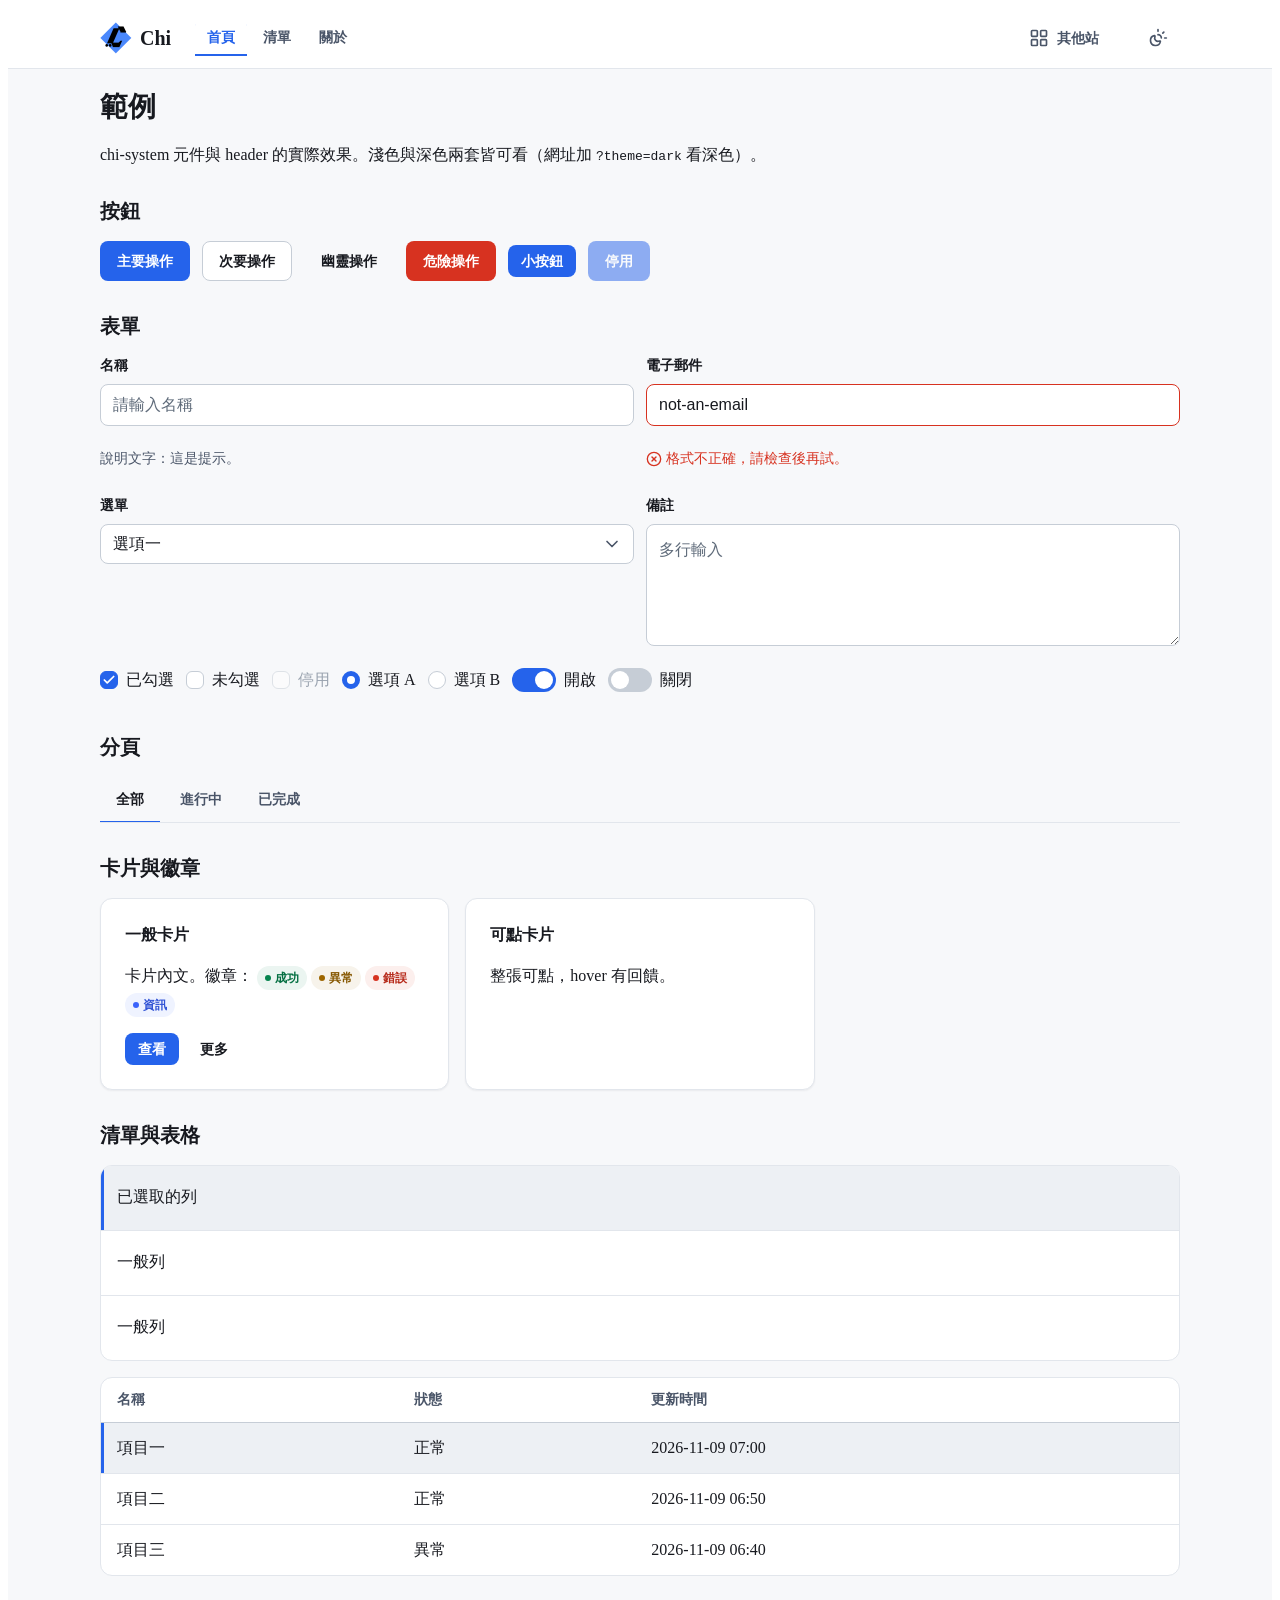
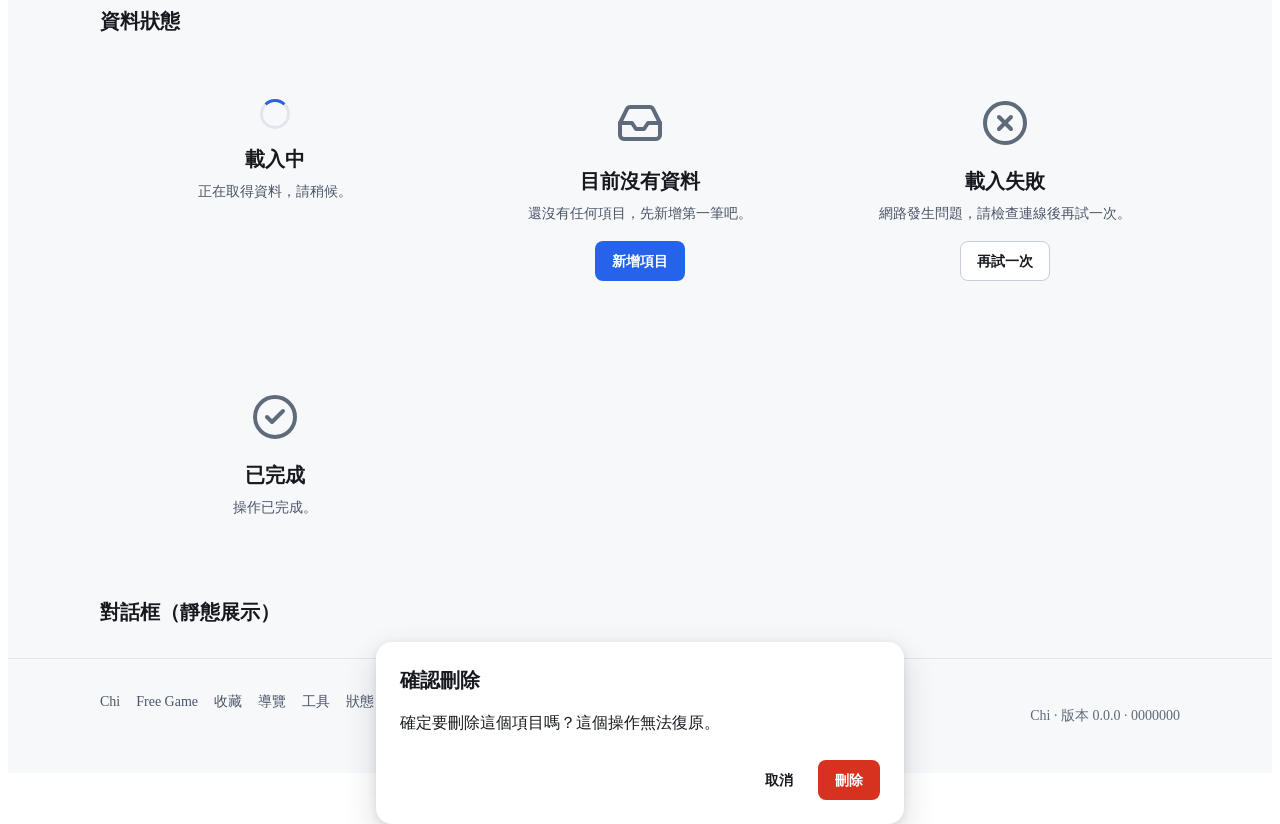
==== example.html @ e56bbf48 "Add components.css, navigation.css, header.html and example.html; bump SYSTEM.md to v1.17, DESIGN.md" ====
<!doctype html>
<!-- chi-system example.html — 元件與 header 範例頁（第 15 節第 6 步）
  展示 tokens.css、components.css、navigation.css、theme.js、icons.svg 與 logo 的實際效果。
  用 ?theme=dark / ?theme=light 可直接看深色／淺色（例如 example.html?theme=dark）。
  本頁是第 8 步預覽頁的前身：預覽頁完成後，本頁可併入預覽頁或保留為快速範例。
  檔案皆以相對路徑引用 repo 內的共用件，檢視時請用 GitHub Pages 或本機伺服器開啟，
  直接以 file:// 開啟時部分引用（例如 icons.svg 的 <use>）可能因瀏覽器限制無法顯示。
-->
<html lang="zh-Hant" data-chi-theme="light" data-chi-theme-mode="system">
<head>
  <meta charset="utf-8">
  <meta name="viewport" content="width=device-width, initial-scale=1">
  <meta name="color-scheme" content="light dark">
  <title>範例 — chi-system</title>
  <script>
    try {
      var q = new URLSearchParams(location.search).get('theme');
      if (q === 'dark' || q === 'light') localStorage.setItem('chi-theme-mode', q);
    } catch (e) {}
  </script>
  <script src="./theme.js"></script>
  <link rel="stylesheet" href="./tokens.css">
  <link rel="stylesheet" href="./components.css">
  <link rel="stylesheet" href="./navigation.css">
  <style>
    .demo-section { margin: 32px 0; }
    .demo-section > h2 { font-size: 20px; margin: 0 0 16px; }
    .demo-row { display: flex; flex-wrap: wrap; gap: 12px; align-items: center; margin: 12px 0; }
    .demo-grid { display: grid; grid-template-columns: repeat(auto-fill, minmax(280px, 1fr)); gap: 16px; }
  </style>
</head>
<body>
  <div class="chi-page">
    <header class="chi-header">
      <div class="chi-header__inner">
        <a class="chi-header__brand" href="/">
          <img class="chi-header__logo chi-header__logo--light" src="./logo/chi-b.png" alt="Chi" width="32" height="32">
          <img class="chi-header__logo chi-header__logo--dark" src="./logo/chi-w.png" alt="Chi" width="32" height="32">
          <span>Chi</span>
        </a>
        <nav class="chi-header__nav" aria-label="本站導覽">
          <a class="chi-nav-link" href="/" aria-current="page">首頁</a>
          <a class="chi-nav-link" href="/list">清單</a>
          <a class="chi-nav-link" href="/about">關於</a>
        </nav>
        <details class="chi-header__sites">
          <summary class="chi-sites__button" aria-label="其他 Chi 網站">
            <svg class="chi-icon" aria-hidden="true"><use href="./icons.svg#layout-grid"></use></svg>
            <span>其他站</span>
          </summary>
          <div class="chi-sites__panel">
            <a class="chi-sites__item" href="https://chi.qzz.io" aria-current="page">
              <svg class="chi-icon" aria-hidden="true"><use href="./icons.svg#house"></use></svg>
              <span><span class="chi-sites__name">Chi</span><br><span class="chi-sites__desc">個人站</span></span>
            </a>
            <a class="chi-sites__item" href="https://fg.chi.qzz.io">
              <svg class="chi-icon" aria-hidden="true"><use href="./icons.svg#gamepad-2"></use></svg>
              <span><span class="chi-sites__name">Free Game</span><br><span class="chi-sites__desc">免費遊戲資訊</span></span>
            </a>
            <a class="chi-sites__item" href="https://merch.chi.qzz.io">
              <svg class="chi-icon" aria-hidden="true"><use href="./icons.svg#shopping-bag"></use></svg>
              <span><span class="chi-sites__name">收藏</span><br><span class="chi-sites__desc">模型與收藏紀錄</span></span>
            </a>
            <a class="chi-sites__item" href="https://nav.chi.qzz.io">
              <svg class="chi-icon" aria-hidden="true"><use href="./icons.svg#compass"></use></svg>
              <span><span class="chi-sites__name">導覽</span><br><span class="chi-sites__desc">常用連結導覽</span></span>
            </a>
            <a class="chi-sites__item" href="https://h.chi.qzz.io">
              <svg class="chi-icon" aria-hidden="true"><use href="./icons.svg#wrench"></use></svg>
              <span><span class="chi-sites__name">工具</span><br><span class="chi-sites__desc">實用小工具</span></span>
            </a>
            <a class="chi-sites__item" href="https://status.chi.qzz.io">
              <svg class="chi-icon" aria-hidden="true"><use href="./icons.svg#activity"></use></svg>
              <span><span class="chi-sites__name">狀態</span><br><span class="chi-sites__desc">服務狀態監控</span></span>
            </a>
          </div>
        </details>
        <button class="chi-header__theme" type="button" data-chi-theme-toggle aria-label="目前色彩模式：跟隨系統，點擊切換">
          <svg class="chi-icon" aria-hidden="true"><use href="./icons.svg#sun-moon"></use></svg>
        </button>
      </div>
    </header>

    <main class="chi-main">
      <div class="chi-container">
        <h1 style="font-size:28px">範例</h1>
        <p>chi-system 元件與 header 的實際效果。淺色與深色兩套皆可看（網址加 <code>?theme=dark</code> 看深色）。</p>

        <section class="demo-section">
          <h2>按鈕</h2>
          <div class="demo-row">
            <button class="chi-btn chi-btn--primary" type="button">主要操作</button>
            <button class="chi-btn chi-btn--secondary" type="button">次要操作</button>
            <button class="chi-btn chi-btn--ghost" type="button">幽靈操作</button>
            <button class="chi-btn chi-btn--danger" type="button">危險操作</button>
            <button class="chi-btn chi-btn--primary chi-btn--sm" type="button">小按鈕</button>
            <button class="chi-btn chi-btn--primary" type="button" disabled>停用</button>
          </div>
        </section>

        <section class="demo-section">
          <h2>表單</h2>
          <div class="demo-row" style="align-items:flex-start">
            <div class="chi-field" style="flex:1;min-width:220px">
              <label class="chi-field__label" for="f-name">名稱</label>
              <input class="chi-input" id="f-name" type="text" placeholder="請輸入名稱">
              <p class="chi-field__hint">說明文字：這是提示。</p>
            </div>
            <div class="chi-field chi-field--error" style="flex:1;min-width:220px">
              <label class="chi-field__label" for="f-mail">電子郵件</label>
              <input class="chi-input" id="f-mail" type="email" value="not-an-email">
              <p class="chi-field__error"><svg class="chi-icon chi-icon--sm" aria-hidden="true"><use href="./icons.svg#circle-x"></use></svg>格式不正確，請檢查後再試。</p>
            </div>
          </div>
          <div class="demo-row" style="align-items:flex-start">
            <div class="chi-field" style="flex:1;min-width:220px">
              <label class="chi-field__label" for="f-sel">選單</label>
              <div class="chi-select-wrap">
                <select class="chi-select" id="f-sel">
                  <option>選項一</option>
                  <option>選項二</option>
                  <option>選項三</option>
                </select>
                <svg class="chi-icon" aria-hidden="true"><use href="./icons.svg#chevron-down"></use></svg>
              </div>
            </div>
            <div class="chi-field" style="flex:1;min-width:220px">
              <label class="chi-field__label" for="f-note">備註</label>
              <textarea class="chi-textarea" id="f-note" placeholder="多行輸入"></textarea>
            </div>
          </div>
          <div class="demo-row">
            <label class="chi-check"><input class="chi-check__input" type="checkbox" checked>已勾選</label>
            <label class="chi-check"><input class="chi-check__input" type="checkbox">未勾選</label>
            <label class="chi-check"><input class="chi-check__input" type="checkbox" disabled>停用</label>
            <label class="chi-radio"><input class="chi-radio__input" type="radio" name="r" checked>選項 A</label>
            <label class="chi-radio"><input class="chi-radio__input" type="radio" name="r">選項 B</label>
            <label class="chi-switch"><input class="chi-switch__input" type="checkbox" checked>開啟</label>
            <label class="chi-switch"><input class="chi-switch__input" type="checkbox">關閉</label>
          </div>
        </section>

        <section class="demo-section">
          <h2>分頁</h2>
          <div class="chi-tabs" role="tablist">
            <button class="chi-tab" role="tab" aria-selected="true" type="button">全部</button>
            <button class="chi-tab" role="tab" aria-selected="false" type="button">進行中</button>
            <button class="chi-tab" role="tab" aria-selected="false" type="button">已完成</button>
          </div>
        </section>

        <section class="demo-section">
          <h2>卡片與徽章</h2>
          <div class="demo-grid">
            <article class="chi-card">
              <h3 class="chi-card__title">一般卡片</h3>
              <p class="chi-card__body">卡片內文。徽章：
                <span class="chi-badge chi-badge--success"><span class="chi-badge__dot"></span>成功</span>
                <span class="chi-badge chi-badge--warning"><span class="chi-badge__dot"></span>異常</span>
                <span class="chi-badge chi-badge--danger"><span class="chi-badge__dot"></span>錯誤</span>
                <span class="chi-badge chi-badge--info"><span class="chi-badge__dot"></span>資訊</span>
              </p>
              <div class="chi-card__actions">
                <button class="chi-btn chi-btn--primary chi-btn--sm" type="button">查看</button>
                <button class="chi-btn chi-btn--ghost chi-btn--sm" type="button">更多</button>
              </div>
            </article>
            <a class="chi-card chi-card--clickable" href="#">
              <h3 class="chi-card__title">可點卡片</h3>
              <p class="chi-card__body">整張可點，hover 有回饋。</p>
            </a>
          </div>
        </section>

        <section class="demo-section">
          <h2>清單與表格</h2>
          <ul class="chi-list">
            <li class="chi-list__item" aria-selected="true">已選取的列</li>
            <li class="chi-list__item">一般列</li>
            <li class="chi-list__item">一般列</li>
          </ul>
          <div class="chi-table-wrap" style="margin-top:16px">
            <table class="chi-table">
              <thead><tr><th>名稱</th><th>狀態</th><th>更新時間</th></tr></thead>
              <tbody>
                <tr aria-selected="true"><td>項目一</td><td>正常</td><td>2026-11-09 07:00</td></tr>
                <tr><td>項目二</td><td>正常</td><td>2026-11-09 06:50</td></tr>
                <tr><td>項目三</td><td>異常</td><td>2026-11-09 06:40</td></tr>
              </tbody>
            </table>
          </div>
        </section>

        <section class="demo-section">
          <h2>資料狀態</h2>
          <div class="demo-grid">
            <div class="chi-state">
              <div class="chi-spinner" role="status" aria-label="載入中" style="margin:0 auto 16px"></div>
              <h3 class="chi-state__title">載入中</h3>
              <p class="chi-state__desc">正在取得資料，請稍候。</p>
            </div>
            <div class="chi-state">
              <svg class="chi-state__icon" aria-hidden="true"><use href="./icons.svg#inbox"></use></svg>
              <h3 class="chi-state__title">目前沒有資料</h3>
              <p class="chi-state__desc">還沒有任何項目，先新增第一筆吧。</p>
              <div class="chi-state__action"><button class="chi-btn chi-btn--primary" type="button">新增項目</button></div>
            </div>
            <div class="chi-state">
              <svg class="chi-state__icon" aria-hidden="true"><use href="./icons.svg#circle-x"></use></svg>
              <h3 class="chi-state__title">載入失敗</h3>
              <p class="chi-state__desc">網路發生問題，請檢查連線後再試一次。</p>
              <div class="chi-state__action"><button class="chi-btn chi-btn--secondary" type="button">再試一次</button></div>
            </div>
            <div class="chi-state">
              <svg class="chi-state__icon" aria-hidden="true"><use href="./icons.svg#circle-check"></use></svg>
              <h3 class="chi-state__title">已完成</h3>
              <p class="chi-state__desc">操作已完成。</p>
            </div>
          </div>
        </section>

        <section class="demo-section">
          <h2>對話框（靜態展示）</h2>
          <dialog class="chi-dialog" open>
            <h3 class="chi-dialog__title">確認刪除</h3>
            <p class="chi-dialog__body">確定要刪除這個項目嗎？這個操作無法復原。</p>
            <div class="chi-dialog__actions">
              <button class="chi-btn chi-btn--ghost" type="button">取消</button>
              <button class="chi-btn chi-btn--danger" type="button">刪除</button>
            </div>
          </dialog>
        </section>
      </div>
    </main>

    <footer class="chi-footer">
      <div class="chi-footer__inner">
        <ul class="chi-footer__sites">
          <li><a href="https://chi.qzz.io">Chi</a></li>
          <li><a href="https://fg.chi.qzz.io">Free Game</a></li>
          <li><a href="https://merch.chi.qzz.io">收藏</a></li>
          <li><a href="https://nav.chi.qzz.io">導覽</a></li>
          <li><a href="https://h.chi.qzz.io">工具</a></li>
          <li><a href="https://status.chi.qzz.io">狀態</a></li>
        </ul>
        <p class="chi-footer__meta">Chi · 版本 0.0.0 · 0000000</p>
      </div>
    </footer>
  </div>
</body>
</html>
---- tokens.css ----
/* chi-system tokens.css — 視覺 token 唯一來源（SYSTEM.md 第 4 節、第 15 節第 5 步）
 *
 * 兩套完整配對：:root 為淺色預設，[data-chi-theme="dark"] 覆寫深色。
 * 實際生效主題由 theme.js 寫在 <html data-chi-theme="light|dark">（第 5 節）；
 * 本檔依該屬性切換，不讀 localStorage、不判斷 prefers-color-scheme。
 * 各站不得寫死本檔已涵蓋的數值，一律引用變數；需要新數值時先在 chi-system
 * 新增語意名稱、發新版，各站再升級（第 4 節）。
 * 斷點不是 CSS 變數，不在本檔定義（見 breakpoints.json，第 4 節）。
 *
 * 色溫：中性偏冷（灰階同取 220 色相、低飽和），淺深兩套共用同一色溫家族。
 * 品牌藍 #4A88FC 保留給 logo 與站識別色；accent 另取同色相、對比過 AA 的值，
 * 因為 #4A88FC 作連結文字對淺色底只有 3.18:1、白字按鈕只有 3.38:1，皆未達 AA。
 * 對比驗收（WCAG 2.2 AA，一般文字 4.5:1、focus 3:1）見檔尾附表；驗算腳本與
 * 完整結果記錄於本檔對應的變更說明，不另存數值副本。
 */

/* ---------- 淺色（預設） ---------- */
:root {
  color-scheme: light;

  /* 表面：canvas 非純白（DESIGN.md 7.2） */
  --chi-color-canvas: #f7f8fa;
  --chi-color-surface: #ffffff;
  --chi-color-surface-raised: #ffffff;
  --chi-color-surface-sunken: #edf0f4;

  /* 文字：四級皆須過 AA（muted 亦然，DESIGN.md 7.3） */
  --chi-color-text-primary: #17191f;
  --chi-color-text-secondary: #4a5568;
  --chi-color-text-muted: #5f6b7a;
  --chi-color-text-disabled: #9aa3af;

  /* 邊框：細邊框原則 */
  --chi-color-border-subtle: #e2e6ec;
  --chi-color-border-strong: #c6cdd6;

  /* 品牌主色：連結文字與主要操作皆用此值（白字按鈕 5.17:1、連結文字 4.86:1） */
  --chi-color-accent: #2563eb;
  --chi-color-accent-hover: #1d4ed8;
  --chi-color-accent-active: #1e40af;
  --chi-color-on-accent: #ffffff;

  /* focus-ring 預設沿用 accent（DESIGN.md 7.2）；對 canvas 4.86:1、對 surface 5.17:1，
     (A) 相鄰對比與 (B) 狀態變化對比皆過 3:1。外框須以 outline-offset 2px 落在元件外，
     使相鄰色為背景而非元件本身（見 --chi-focus-offset）。 */
  --chi-color-focus-ring: var(--chi-color-accent);

  /* 語意色：DESIGN.md 7.2 定案值（Adobe Spectrum 900 階）。-bg 為徽章淡背景，
     -strong 為淡背景上的文字色：驗算發現 900 文字色配淡背景在淺色只有約 4.0:1，
     未達 AA，故徽章文字用同色相加深 15% 的 -strong（對淡背景約 5.6:1），
     一般背景上的狀態文字仍用 900 本色。 */
  --chi-color-success: #05834e;
  --chi-color-success-bg: #ebf5f1;
  --chi-color-success-strong: #046f42;
  --chi-color-warning: #9e6600;
  --chi-color-warning-bg: #f7f3eb;
  --chi-color-warning-strong: #865700;
  --chi-color-danger: #d73220;
  --chi-color-danger-bg: #fcefed;
  --chi-color-danger-strong: #b72a1b;
  --chi-color-info: #3b63fb;
  --chi-color-info-bg: #eff3ff;
  --chi-color-info-strong: #3254d5;

  /* 字型：系統內建堆疊，不載入遠端字型（第 7 節） */
  --chi-font-sans: -apple-system, blinkmacsystemfont, "Segoe UI", "Noto Sans TC",
    "PingFang TC", "Microsoft JhengHei", "Helvetica Neue", Arial, sans-serif;
  --chi-font-mono: ui-monospace, "SF Mono", "Cascadia Code", "JetBrains Mono",
    Menlo, Consolas, "Noto Sans Mono TC", monospace;

  /* 字級／行高／字重：層級主要靠大小與字重（DESIGN.md 7.3） */
  --chi-font-size-display: 36px;
  --chi-line-height-display: 44px;
  --chi-font-weight-display: 800;
  --chi-font-size-page-title: 28px;
  --chi-line-height-page-title: 36px;
  --chi-font-weight-page-title: 700;
  --chi-font-size-section-title: 20px;
  --chi-line-height-section-title: 28px;
  --chi-font-weight-section-title: 700;
  --chi-font-size-card-title: 16px;
  --chi-line-height-card-title: 24px;
  --chi-font-weight-card-title: 600;
  --chi-font-size-body: 16px;
  --chi-line-height-body: 26px;
  --chi-font-weight-body: 400;
  --chi-font-size-body-small: 14px;
  --chi-line-height-body-small: 22px;
  --chi-font-weight-body-small: 400;
  --chi-font-size-caption: 12px;
  --chi-line-height-caption: 18px;
  --chi-font-weight-caption: 400;
  --chi-font-size-label: 14px;
  --chi-line-height-label: 20px;
  --chi-font-weight-label: 600;
  --chi-font-size-code: 14px;
  --chi-line-height-code: 22px;
  --chi-font-weight-code: 400;

  /* 標題字距略收緊（中文實測前保守值，見 DESIGN.md 7.3） */
  --chi-letter-spacing-display: -0.01em;
  --chi-letter-spacing-page-title: -0.01em;

  /* 間距：8px 基準，三級語意（DESIGN.md 7.4） */
  --chi-space-1: 4px;
  --chi-space-2: 8px;
  --chi-space-3: 12px;
  --chi-space-4: 16px;
  --chi-space-5: 24px;
  --chi-space-6: 32px;
  --chi-space-7: 48px;
  --chi-space-8: 64px;
  --chi-space-section: 48px;
  --chi-space-group: 24px;
  --chi-space-item: 16px;
  --chi-space-inline: 8px;

  /* 圓角：依元件分級（DESIGN.md 7.5） */
  --chi-radius-sm: 6px;
  --chi-radius-md: 8px;
  --chi-radius-lg: 12px;
  --chi-radius-xl: 16px;
  --chi-radius-full: 999px;

  /* 陰影：淺色以邊框為主、柔影為輔（DESIGN.md 7.6） */
  --chi-shadow-whisper: 0 1px 2px rgb(16 24 40 / 0.06);
  --chi-shadow-raised: 0 1px 3px rgb(16 24 40 / 0.06), 0 4px 12px rgb(16 24 40 / 0.08);
  --chi-shadow-overlay: 0 2px 8px rgb(16 24 40 / 0.08), 0 12px 32px rgb(16 24 40 / 0.16);

  /* Focus Appearance 幾何（DESIGN.md 7.6）：外框 2px（WCAG 2.4.13 面積下限）、
     偏移 2px、形狀跟隨元件圓角；實際 :focus-visible 規則在 components.css。 */
  --chi-focus-width: 2px;
  --chi-focus-offset: 2px;

  /* 版面（與寬度相關但非媒體查詢條件者，仍為一般 token，第 4 節） */
  --chi-layout-header-height: 60px;
  --chi-layout-content-max: 1080px;

  /* 元件尺寸：舒適模式；觸控目標下限 44px，緊湊只縮間距與列高、不縮觸控目標 */
  --chi-size-control: 40px;
  --chi-size-control-compact: 36px;
  --chi-size-touch-min: 44px;
  --chi-size-list-row: 48px;
  --chi-size-list-row-compact: 40px;

  /* 動效：只服務狀態變化（DESIGN.md 7.8）；減少動態偏好時關閉（見 components.css） */
  --chi-duration: 150ms;
}

/* 緊湊密度：與舒適共用同一套間距角色、取較小值（DESIGN.md 7.4）；
   用法：在需要緊湊的容器上加 data-chi-density="compact"。 */
[data-chi-density="compact"] {
  --chi-space-section: 32px;
  --chi-space-group: 16px;
  --chi-space-item: 12px;
  --chi-size-control: var(--chi-size-control-compact);
  --chi-size-list-row: var(--chi-size-list-row-compact);
}

/* ---------- 深色 ---------- */
[data-chi-theme="dark"] {
  color-scheme: dark;

  /* 表面：canvas 非純黑；深度以明度階梯與邊框為主（DESIGN.md 7.6） */
  --chi-color-canvas: #131519;
  --chi-color-surface: #1b1e24;
  --chi-color-surface-raised: #23272f;
  --chi-color-surface-sunken: #0d0f12;

  --chi-color-text-primary: #f2f4f7;
  --chi-color-text-secondary: #b9c0cc;
  --chi-color-text-muted: #8b94a1;
  --chi-color-text-disabled: #5c6570;

  --chi-color-border-subtle: #2a2f38;
  --chi-color-border-strong: #3d434e;

  /* 深色 accent 提亮：連結文字對 canvas 6.75:1；主要操作按鈕用深色字
     （白字對此色只有 2.71:1，未達 AA），active 態即品牌藍 #4a88fc。 */
  --chi-color-accent: #6b9bff;
  --chi-color-accent-hover: #84adff;
  --chi-color-accent-active: #4a88fc;
  --chi-color-on-accent: #131519;

  /* focus-ring 沿用 accent：對 canvas 6.75:1、對 surface 6.17:1 */
  --chi-color-success: #099d59;
  --chi-color-success-bg: #12231f;
  --chi-color-success-strong: #099d59;
  --chi-color-warning: #ba7c00;
  --chi-color-warning-bg: #241f16;
  --chi-color-warning-strong: #ba7c00;
  --chi-color-danger: #fc432e;
  --chi-color-danger-bg: #2a1a1b;
  --chi-color-danger-strong: #fc432e;
  --chi-color-info: #5681ff;
  --chi-color-info-bg: #1a2030;
  --chi-color-info-strong: #5681ff;

  /* 深色陰影只輔助明度階梯與邊框（DESIGN.md 7.6） */
  --chi-shadow-whisper: none;
  --chi-shadow-raised: 0 4px 16px rgb(0 0 0 / 0.4);
  --chi-shadow-overlay: 0 16px 40px rgb(0 0 0 / 0.5);
}

/*
 * 對比驗收附表（WCAG 2.2 AA，實測值，2026-11-09 驗算）
 * 淺色：text-primary 16.53:1、text-secondary 7.08:1、text-muted 5.11:1（皆對 canvas）；
 *   accent 連結文字 4.86:1、白字按鈕 5.17:1；語意色文字對 canvas 約 4.53:1；
 *   語意 -strong 文字對 -bg 約 5.6:1；focus-ring 對 canvas 4.86:1。
 * 深色：text-primary 16.59:1、text-secondary 9.99:1、text-muted 5.96:1（皆對 canvas）；
 *   accent 連結文字 6.75:1、深色字按鈕 6.75:1；語意色文字對 canvas 約 5.20:1；
 *   語意文字對 -bg 約 4.6:1；focus-ring 對 canvas 6.75:1。
 * text-muted 淺色初選 #667085 對 sunken 只有 4.35:1，已改為 #5f6b7a（4.75:1）。
 * text-disabled 僅限真正不可操作的元件，適用 WCAG inactive 豁免（DESIGN.md 7.2）。
 */
---- components.css ----
/* chi-system components.css — 元件樣式唯一來源（SYSTEM.md 第 9 節、第 15 節第 6 步）
 *
 * 涵蓋 DESIGN.md 第 7.7 節基礎示例表的元件：按鈕、文字輸入、Checkbox、Radio、
 * Switch、Select、Tabs、卡片、清單／表格列、徽章／狀態標示、導覽連結、對話框，
 * 以及四種資料狀態（載入中、空、錯誤、成功）。未列出的元件（日期選擇、檔案上傳、
 * 滑桿等）使用前須另行定義適用狀態，不得直接沿用近似元件（DESIGN.md 第 7.7 節）。
 * 全部數值引用 tokens.css 的變數；各站不得另寫元件樣式，需要新元件時先在
 * chi-system 補齊並附範例。介面不使用 Emoji，狀態用圖示加文字表達（第 9 節）。
 * 類別命名：.chi-<元件>，修飾以 --<變體>；狀態以屬性或 class 呈現，見各節註解。
 */

/* ---------- 共通 ---------- */

/* focus-visible：全站統一，外框 2px、偏移 2px、形狀跟隨元件圓角（DESIGN.md 7.6） */
:where(.chi-btn, .chi-input, .chi-select, .chi-textarea, .chi-check__input,
  .chi-radio__input, .chi-switch__input, .chi-tab, .chi-card--clickable,
  .chi-list__item--clickable, .chi-nav-link, .chi-dialog__close):focus-visible {
  outline: var(--chi-focus-width) solid var(--chi-color-focus-ring);
  outline-offset: var(--chi-focus-offset);
}

/* 動效只服務狀態變化；減少動態偏好時關閉（DESIGN.md 7.8） */
@media (prefers-reduced-motion: reduce) {
  .chi-btn,
  .chi-input,
  .chi-select,
  .chi-textarea,
  .chi-card,
  .chi-list__item,
  .chi-tab,
  .chi-nav-link {
    transition: none;
  }

  .chi-spinner {
    animation: none;
  }
}

/* 圖示尺寸：與 icons.svg 的 <use> 搭配 */
.chi-icon {
  width: 20px;
  height: 20px;
  flex: none;
}

.chi-icon--sm {
  width: 16px;
  height: 16px;
}

.chi-icon--lg {
  width: 24px;
  height: 24px;
}

/* ---------- 按鈕 ---------- */

.chi-btn {
  display: inline-flex;
  align-items: center;
  justify-content: center;
  gap: var(--chi-space-2);
  min-height: var(--chi-size-control);
  padding: 0 var(--chi-space-4);
  border: 1px solid transparent;
  border-radius: var(--chi-radius-md);
  font-family: var(--chi-font-sans);
  font-size: var(--chi-font-size-label);
  line-height: var(--chi-line-height-label);
  font-weight: var(--chi-font-weight-label);
  cursor: pointer;
  text-decoration: none;
  white-space: nowrap;
  transition:
    background-color var(--chi-duration),
    border-color var(--chi-duration),
    color var(--chi-duration);
}

.chi-btn--sm {
  min-height: 32px;
  padding: 0 var(--chi-space-3);
  font-size: var(--chi-font-size-body-small);
  line-height: var(--chi-line-height-body-small);
}

.chi-btn--primary {
  background-color: var(--chi-color-accent);
  color: var(--chi-color-on-accent);
}

.chi-btn--primary:hover {
  background-color: var(--chi-color-accent-hover);
}

.chi-btn--primary:active {
  background-color: var(--chi-color-accent-active);
}

.chi-btn--secondary {
  background-color: var(--chi-color-surface);
  border-color: var(--chi-color-border-strong);
  color: var(--chi-color-text-primary);
}

.chi-btn--secondary:hover {
  background-color: var(--chi-color-surface-sunken);
}

.chi-btn--ghost {
  background-color: transparent;
  color: var(--chi-color-text-primary);
}

.chi-btn--ghost:hover {
  background-color: var(--chi-color-surface-sunken);
}

.chi-btn--danger {
  background-color: var(--chi-color-danger);
  color: #ffffff;
}

.chi-btn--danger:hover {
  filter: brightness(0.92);
}

.chi-btn--danger:active {
  filter: brightness(0.85);
}

/* disabled：降明度並移除互動提示（DESIGN.md 7.7） */
.chi-btn:disabled {
  opacity: 0.5;
  cursor: not-allowed;
}

.chi-btn:disabled:hover {
  filter: none;
}

/* ---------- 連結 ---------- */

.chi-link {
  color: var(--chi-color-accent);
  text-decoration: none;
}

.chi-link:hover {
  text-decoration: underline;
}

/* ---------- 表單欄位 ---------- */

.chi-field {
  display: flex;
  flex-direction: column;
  gap: var(--chi-space-2);
}

.chi-field__label {
  font-size: var(--chi-font-size-label);
  line-height: var(--chi-line-height-label);
  font-weight: var(--chi-font-weight-label);
  color: var(--chi-color-text-primary);
}

.chi-field__hint {
  font-size: var(--chi-font-size-body-small);
  line-height: var(--chi-line-height-body-small);
  color: var(--chi-color-text-secondary);
}

.chi-field__error {
  display: flex;
  align-items: center;
  gap: var(--chi-space-1);
  font-size: var(--chi-font-size-body-small);
  line-height: var(--chi-line-height-body-small);
  color: var(--chi-color-danger);
}

.chi-input,
.chi-select,
.chi-textarea {
  min-height: var(--chi-size-control);
  padding: 0 var(--chi-space-3);
  border: 1px solid var(--chi-color-border-strong);
  border-radius: var(--chi-radius-md);
  background-color: var(--chi-color-surface);
  color: var(--chi-color-text-primary);
  font-family: var(--chi-font-sans);
  font-size: var(--chi-font-size-body);
  line-height: var(--chi-line-height-body);
  transition: border-color var(--chi-duration);
}

.chi-input:hover,
.chi-select:hover,
.chi-textarea:hover {
  border-color: var(--chi-color-text-muted);
}

.chi-input:focus,
.chi-select:focus,
.chi-textarea:focus {
  border-color: var(--chi-color-accent);
  outline: none;
}

/* placeholder 屬一般文字，同樣須過 AA（SYSTEM.md 第 11 節） */
.chi-input::placeholder,
.chi-textarea::placeholder {
  color: var(--chi-color-text-muted);
}

.chi-textarea {
  min-height: 96px;
  padding: var(--chi-space-3);
  resize: vertical;
}

.chi-input:disabled,
.chi-select:disabled,
.chi-textarea:disabled {
  background-color: var(--chi-color-surface-sunken);
  color: var(--chi-color-text-disabled);
  cursor: not-allowed;
}

/* 錯誤：邊框變色之外，同時有錯誤文字與圖示，不只靠顏色（DESIGN.md 7.7） */
.chi-field--error .chi-input,
.chi-field--error .chi-select,
.chi-field--error .chi-textarea {
  border-color: var(--chi-color-danger);
}

/* Select：原生 select + 以 icons.svg 的 chevron-down 作指示，不另寫下拉邏輯 */
.chi-select-wrap {
  position: relative;
  display: flex;
}

.chi-select {
  appearance: none;
  width: 100%;
  padding-right: 36px;
  cursor: pointer;
}

.chi-select-wrap .chi-icon {
  position: absolute;
  right: var(--chi-space-3);
  top: 50%;
  transform: translateY(-50%);
  pointer-events: none;
  color: var(--chi-color-text-secondary);
}

/* ---------- Checkbox / Radio / Switch ---------- */

.chi-check,
.chi-radio {
  display: inline-flex;
  align-items: center;
  gap: var(--chi-space-2);
  min-height: var(--chi-size-touch-min);
  cursor: pointer;
  font-size: var(--chi-font-size-body);
  line-height: var(--chi-line-height-body);
  color: var(--chi-color-text-primary);
}

.chi-check__input,
.chi-radio__input {
  appearance: none;
  width: 18px;
  height: 18px;
  flex: none;
  margin: 0;
  border: 1px solid var(--chi-color-border-strong);
  background-color: var(--chi-color-surface);
  cursor: pointer;
  transition:
    background-color var(--chi-duration),
    border-color var(--chi-duration);
}

.chi-check__input {
  border-radius: var(--chi-radius-sm);
}

.chi-radio__input {
  border-radius: var(--chi-radius-full);
}

/* 勾選以勾記與底色並行，不只靠顏色（DESIGN.md 7.7） */
.chi-check__input:checked {
  background-color: var(--chi-color-accent);
  border-color: var(--chi-color-accent);
  background-image: url("data:image/svg+xml,%3Csvg xmlns='http://www.w3.org/2000/svg' viewBox='0 0 24 24' fill='none' stroke='white' stroke-width='3' stroke-linecap='round' stroke-linejoin='round'%3E%3Cpath d='M20 6 9 17l-5-5'/%3E%3C/svg%3E");
  background-size: 14px;
  background-position: center;
  background-repeat: no-repeat;
}

.chi-radio__input:checked {
  border-color: var(--chi-color-accent);
  border-width: 5px;
  background-color: var(--chi-color-surface);
}

.chi-check__input:disabled,
.chi-radio__input:disabled {
  opacity: 0.5;
  cursor: not-allowed;
}

.chi-check:has(.chi-check__input:disabled),
.chi-radio:has(.chi-radio__input:disabled) {
  color: var(--chi-color-text-disabled);
  cursor: not-allowed;
}

.chi-switch {
  display: inline-flex;
  align-items: center;
  gap: var(--chi-space-2);
  min-height: var(--chi-size-touch-min);
  cursor: pointer;
  font-size: var(--chi-font-size-body);
  line-height: var(--chi-line-height-body);
  color: var(--chi-color-text-primary);
}

.chi-switch__input {
  appearance: none;
  width: 44px;
  height: 24px;
  flex: none;
  margin: 0;
  border-radius: var(--chi-radius-full);
  background-color: var(--chi-color-border-strong);
  cursor: pointer;
  transition: background-color var(--chi-duration);
  position: relative;
}

.chi-switch__input::after {
  content: "";
  position: absolute;
  top: 3px;
  left: 3px;
  width: 18px;
  height: 18px;
  border-radius: var(--chi-radius-full);
  background-color: #ffffff;
  transition: transform var(--chi-duration);
}

.chi-switch__input:checked {
  background-color: var(--chi-color-accent);
}

.chi-switch__input:checked::after {
  transform: translateX(20px);
}

.chi-switch__input:disabled {
  opacity: 0.5;
  cursor: not-allowed;
}

/* ---------- Tabs ---------- */

.chi-tabs {
  display: flex;
  gap: var(--chi-space-1);
  border-bottom: 1px solid var(--chi-color-border-subtle);
  overflow-x: auto;
}

.chi-tab {
  padding: var(--chi-space-3) var(--chi-space-4);
  border: none;
  border-bottom: 2px solid transparent;
  margin-bottom: -1px;
  background: none;
  color: var(--chi-color-text-secondary);
  font-family: var(--chi-font-sans);
  font-size: var(--chi-font-size-label);
  line-height: var(--chi-line-height-label);
  font-weight: var(--chi-font-weight-label);
  cursor: pointer;
  white-space: nowrap;
  transition:
    color var(--chi-duration),
    border-color var(--chi-duration);
}

.chi-tab:hover {
  color: var(--chi-color-text-primary);
}

/* selected：底線、字重與顏色並行，不只靠顏色（DESIGN.md 7.7） */
.chi-tab[aria-selected="true"] {
  color: var(--chi-color-text-primary);
  font-weight: 700;
  border-bottom-color: var(--chi-color-accent);
}

/* ---------- 卡片 ---------- */

.chi-card {
  background-color: var(--chi-color-surface);
  border: 1px solid var(--chi-color-border-subtle);
  border-radius: var(--chi-radius-lg);
  padding: var(--chi-space-5);
  box-shadow: var(--chi-shadow-whisper);
}

.chi-card__title {
  margin: 0 0 var(--chi-space-2);
  font-size: var(--chi-font-size-card-title);
  line-height: var(--chi-line-height-card-title);
  font-weight: var(--chi-font-weight-card-title);
  color: var(--chi-color-text-primary);
}

.chi-card__body {
  font-size: var(--chi-font-size-body);
  line-height: var(--chi-line-height-body);
  color: var(--chi-color-text-primary);
}

.chi-card__actions {
  display: flex;
  gap: var(--chi-space-2);
  margin-top: var(--chi-space-4);
}

.chi-card--clickable {
  cursor: pointer;
  text-decoration: none;
  color: inherit;
  display: block;
  transition:
    border-color var(--chi-duration),
    box-shadow var(--chi-duration);
}

.chi-card--clickable:hover {
  border-color: var(--chi-color-border-strong);
  box-shadow: var(--chi-shadow-raised);
}

/* ---------- 清單與表格 ---------- */

.chi-list {
  list-style: none;
  margin: 0;
  padding: 0;
  background-color: var(--chi-color-surface);
  border: 1px solid var(--chi-color-border-subtle);
  border-radius: var(--chi-radius-lg);
  overflow: hidden;
}

.chi-list__item {
  display: flex;
  align-items: center;
  gap: var(--chi-space-3);
  min-height: var(--chi-size-list-row);
  padding: var(--chi-space-2) var(--chi-space-4);
  border-bottom: 1px solid var(--chi-color-border-subtle);
  color: var(--chi-color-text-primary);
}

.chi-list__item:last-child {
  border-bottom: none;
}

.chi-list__item--clickable {
  cursor: pointer;
  text-decoration: none;
  transition: background-color var(--chi-duration);
}

.chi-list__item--clickable:hover {
  background-color: var(--chi-color-surface-sunken);
}

/* selected：accent 細標記 + 底色並行（DESIGN.md 7.7） */
.chi-list__item[aria-selected="true"] {
  background-color: var(--chi-color-surface-sunken);
  box-shadow: inset 3px 0 0 var(--chi-color-accent);
}

.chi-table-wrap {
  overflow-x: auto;
  border: 1px solid var(--chi-color-border-subtle);
  border-radius: var(--chi-radius-lg);
  background-color: var(--chi-color-surface);
}

.chi-table {
  width: 100%;
  border-collapse: collapse;
  font-size: var(--chi-font-size-body);
  line-height: var(--chi-line-height-body);
  color: var(--chi-color-text-primary);
}

.chi-table th {
  text-align: left;
  padding: var(--chi-space-3) var(--chi-space-4);
  border-bottom: 1px solid var(--chi-color-border-strong);
  font-size: var(--chi-font-size-label);
  line-height: var(--chi-line-height-label);
  font-weight: var(--chi-font-weight-label);
  color: var(--chi-color-text-secondary);
  white-space: nowrap;
}

.chi-table td {
  padding: var(--chi-space-3) var(--chi-space-4);
  border-bottom: 1px solid var(--chi-color-border-subtle);
}

.chi-table tr:last-child td {
  border-bottom: none;
}

.chi-table tbody tr:hover {
  background-color: var(--chi-color-surface-sunken);
}

.chi-table tr[aria-selected="true"] {
  background-color: var(--chi-color-surface-sunken);
  box-shadow: inset 3px 0 0 var(--chi-color-accent);
}

/* ---------- 徽章與狀態 ---------- */

.chi-badge {
  display: inline-flex;
  align-items: center;
  gap: var(--chi-space-1);
  min-height: 24px;
  padding: 0 var(--chi-space-2);
  border-radius: var(--chi-radius-full);
  font-size: var(--chi-font-size-caption);
  line-height: var(--chi-line-height-caption);
  font-weight: 600;
  white-space: nowrap;
}

.chi-badge__dot {
  width: 6px;
  height: 6px;
  flex: none;
  border-radius: var(--chi-radius-full);
}

.chi-badge--success {
  background-color: var(--chi-color-success-bg);
  color: var(--chi-color-success-strong);
}

.chi-badge--success .chi-badge__dot {
  background-color: var(--chi-color-success);
}

.chi-badge--warning {
  background-color: var(--chi-color-warning-bg);
  color: var(--chi-color-warning-strong);
}

.chi-badge--warning .chi-badge__dot {
  background-color: var(--chi-color-warning);
}

.chi-badge--danger {
  background-color: var(--chi-color-danger-bg);
  color: var(--chi-color-danger-strong);
}

.chi-badge--danger .chi-badge__dot {
  background-color: var(--chi-color-danger);
}

.chi-badge--info {
  background-color: var(--chi-color-info-bg);
  color: var(--chi-color-info-strong);
}

.chi-badge--info .chi-badge__dot {
  background-color: var(--chi-color-info);
}

/* ---------- 對話框 ---------- */

/* 容器層不定義 focus-visible，改定義 Focus Management：開啟時焦點移入對話框、
   焦點限制在對話框內、關閉後焦點返回觸發處（DESIGN.md 7.7，對話框列）。 */
.chi-dialog {
  border: none;
  border-radius: var(--chi-radius-xl);
  background-color: var(--chi-color-surface-raised);
  color: var(--chi-color-text-primary);
  box-shadow: var(--chi-shadow-overlay);
  padding: var(--chi-space-5);
  max-width: 480px;
  width: calc(100% - 32px);
}

.chi-dialog::backdrop {
  background-color: rgb(0 0 0 / 0.5);
}

[data-chi-theme="dark"] .chi-dialog::backdrop {
  background-color: rgb(0 0 0 / 0.6);
}

.chi-dialog__title {
  margin: 0 0 var(--chi-space-2);
  font-size: var(--chi-font-size-section-title);
  line-height: var(--chi-line-height-section-title);
  font-weight: var(--chi-font-weight-section-title);
  color: var(--chi-color-text-primary);
}

.chi-dialog__body {
  font-size: var(--chi-font-size-body);
  line-height: var(--chi-line-height-body);
  color: var(--chi-color-text-primary);
}

.chi-dialog__actions {
  display: flex;
  justify-content: flex-end;
  gap: var(--chi-space-2);
  margin-top: var(--chi-space-5);
}

/* ---------- 資料狀態 ---------- */

.chi-state {
  padding: var(--chi-space-7) var(--chi-space-5);
  text-align: center;
}

.chi-state__icon {
  width: 48px;
  height: 48px;
  margin: 0 auto var(--chi-space-4);
  color: var(--chi-color-text-muted);
}

.chi-state__title {
  margin: 0 0 var(--chi-space-2);
  font-size: var(--chi-font-size-section-title);
  line-height: var(--chi-line-height-section-title);
  font-weight: var(--chi-font-weight-section-title);
  color: var(--chi-color-text-primary);
}

.chi-state__desc {
  margin: 0 auto;
  max-width: 420px;
  font-size: var(--chi-font-size-body-small);
  line-height: var(--chi-line-height-body-small);
  color: var(--chi-color-text-secondary);
}

.chi-state__action {
  margin-top: var(--chi-space-4);
}

/* 載入中：有載入指示，不留整頁空白；不造成版面跳動（SYSTEM.md 第 9 節） */
.chi-spinner {
  width: 24px;
  height: 24px;
  border: 3px solid var(--chi-color-border-subtle);
  border-top-color: var(--chi-color-accent);
  border-radius: var(--chi-radius-full);
  animation: chi-spin 0.8s linear infinite;
}

@keyframes chi-spin {
  to {
    transform: rotate(360deg);
  }
}

/* 骨架：載入時佔位，避免版面跳動 */
.chi-skeleton {
  background-color: var(--chi-color-surface-sunken);
  border-radius: var(--chi-radius-sm);
  min-height: 16px;
}
---- navigation.css ----
/* chi-system navigation.css — header、跨站導覽與頁尾（SYSTEM.md 第 8 節、第 15 節第 6 步）
 *
 * Header 固定四段、順序一致（SYSTEM.md 第 8 節）：1. Logo + 站名、2. 本站主要導覽、
 * 3. 跨站導覽入口（由 sites.json 產生）、4. 主題切換按鈕。各站不得自製另一種版式。
 * 跨站導覽與頁尾連結一律由 sites.json 產生，各站程式裡不得再出現手寫的站點 URL 清單。
 * 斷點依第 4 節：@media 寫字面 px 值，緊鄰上一行寫固定格式註解，不得用 CSS 變數。
 */

/* ---------- 版面結構 ---------- */

.chi-page {
  min-height: 100vh;
  display: flex;
  flex-direction: column;
  background-color: var(--chi-color-canvas);
  color: var(--chi-color-text-primary);
}

.chi-main {
  flex: 1;
}

.chi-container {
  max-width: var(--chi-layout-content-max);
  margin: 0 auto;
  padding: 0 var(--chi-space-4);
}

/* chi-breakpoint: chi-breakpoint-md */
@media (min-width: 768px) {
  .chi-container {
    padding: 0 var(--chi-space-5);
  }
}

/* ---------- Header ---------- */

.chi-header {
  position: sticky;
  top: 0;
  z-index: 50;
  height: var(--chi-layout-header-height);
  background-color: var(--chi-color-surface);
  border-bottom: 1px solid var(--chi-color-border-subtle);
}

.chi-header__inner {
  max-width: var(--chi-layout-content-max);
  height: 100%;
  margin: 0 auto;
  padding: 0 var(--chi-space-4);
  display: flex;
  align-items: center;
  gap: var(--chi-space-3);
}

/* chi-breakpoint: chi-breakpoint-md */
@media (min-width: 768px) {
  .chi-header__inner {
    padding: 0 var(--chi-space-5);
    gap: var(--chi-space-5);
  }
}

/* 1. Logo + 站名：點擊回該站首頁 */
.chi-header__brand {
  display: flex;
  align-items: center;
  gap: var(--chi-space-2);
  flex: none;
  color: var(--chi-color-text-primary);
  text-decoration: none;
  font-size: var(--chi-font-size-section-title);
  line-height: var(--chi-line-height-section-title);
  font-weight: var(--chi-font-weight-section-title);
}

.chi-header__logo {
  width: 32px;
  height: 32px;
  flex: none;
}

/* logo 依主題換白／黑 C（C 顏色規則，見 logo/README.md） */
[data-chi-theme="dark"] .chi-header__logo--light {
  display: none;
}

[data-chi-theme="light"] .chi-header__logo--dark {
  display: none;
}

/* 2. 本站主要導覽 */
/* 本站導覽：手機版橫向捲動，header、導覽與主要操作保持可用，不得整頁水平捲動 */
.chi-header__nav {
  display: flex;
  align-items: center;
  gap: var(--chi-space-1);
  min-width: 0;
  overflow-x: auto;
  scrollbar-width: none;
  flex: 1;
}

/* chi-breakpoint: chi-breakpoint-md */
@media (min-width: 768px) {
  .chi-header__nav {
    flex: none;
  }
}

.chi-header__nav::-webkit-scrollbar {
  display: none;
}

.chi-nav-link {
  flex: none;
  padding: var(--chi-space-2) var(--chi-space-3);
  border-radius: var(--chi-radius-md);
  color: var(--chi-color-text-secondary);
  font-size: var(--chi-font-size-label);
  line-height: var(--chi-line-height-label);
  font-weight: var(--chi-font-weight-label);
  text-decoration: none;
  white-space: nowrap;
  transition:
    color var(--chi-duration),
    background-color var(--chi-duration);
}

.chi-nav-link:hover {
  color: var(--chi-color-text-primary);
  background-color: var(--chi-color-surface-sunken);
}

/* 目前頁：accent 標記加字重，另以底線作非顏色標記（DESIGN.md 7.7） */
.chi-nav-link[aria-current="page"] {
  color: var(--chi-color-accent);
  font-weight: 700;
  box-shadow: inset 0 -2px 0 var(--chi-color-accent);
  border-radius: var(--chi-radius-md) var(--chi-radius-md) 0 0;
}

/* 3. 跨站導覽入口：由 sites.json 產生；無 JS 時以 <details> 開合 */
.chi-header__sites {
  margin-left: auto;
  position: relative;
  flex: none;
}

.chi-sites__button {
  display: inline-flex;
  align-items: center;
  gap: var(--chi-space-2);
  min-height: var(--chi-size-touch-min);
  padding: 0 var(--chi-space-3);
  border: 1px solid transparent;
  border-radius: var(--chi-radius-md);
  background: none;
  color: var(--chi-color-text-secondary);
  font-family: var(--chi-font-sans);
  font-size: var(--chi-font-size-label);
  line-height: var(--chi-line-height-label);
  font-weight: var(--chi-font-weight-label);
  cursor: pointer;
  list-style: none;
  transition:
    color var(--chi-duration),
    background-color var(--chi-duration);
}

/* 手機版只留圖示，文字隱藏 */
.chi-sites__button span {
  display: none;
}

/* chi-breakpoint: chi-breakpoint-md */
@media (min-width: 768px) {
  .chi-sites__button span {
    display: inline;
  }
}

.chi-sites__button::-webkit-details-marker {
  display: none;
}

.chi-sites__button:hover {
  color: var(--chi-color-text-primary);
  background-color: var(--chi-color-surface-sunken);
}

.chi-sites__panel {
  position: absolute;
  right: 0;
  top: calc(100% + 8px);
  width: min(300px, calc(100vw - 32px));
  padding: var(--chi-space-2);
  border: 1px solid var(--chi-color-border-subtle);
  border-radius: var(--chi-radius-lg);
  background-color: var(--chi-color-surface-raised);
  box-shadow: var(--chi-shadow-raised);
}

.chi-sites__item {
  display: flex;
  align-items: center;
  gap: var(--chi-space-3);
  padding: var(--chi-space-2) var(--chi-space-3);
  border-radius: var(--chi-radius-md);
  color: var(--chi-color-text-secondary);
  text-decoration: none;
  transition: background-color var(--chi-duration);
}

.chi-sites__item:hover {
  background-color: var(--chi-color-surface-sunken);
  color: var(--chi-color-text-primary);
}

.chi-sites__item .chi-icon {
  color: var(--chi-color-text-muted);
}

.chi-sites__name {
  font-size: var(--chi-font-size-label);
  line-height: var(--chi-line-height-label);
  font-weight: var(--chi-font-weight-label);
  color: var(--chi-color-text-primary);
}

.chi-sites__desc {
  font-size: var(--chi-font-size-caption);
  line-height: var(--chi-line-height-caption);
  color: var(--chi-color-text-muted);
  white-space: nowrap;
  overflow: hidden;
  text-overflow: ellipsis;
}

/* 目前所在站：accent 左標記加字重，不只靠顏色 */
.chi-sites__item[aria-current="page"] {
  box-shadow: inset 3px 0 0 var(--chi-color-accent);
}

.chi-sites__item[aria-current="page"] .chi-sites__name {
  font-weight: 700;
  color: var(--chi-color-accent);
}

/* 4. 主題切換按鈕（三態，見 theme.js） */
.chi-header__theme {
  flex: none;
  display: inline-flex;
  align-items: center;
  justify-content: center;
  width: var(--chi-size-touch-min);
  height: var(--chi-size-touch-min);
  border: none;
  border-radius: var(--chi-radius-md);
  background: none;
  color: var(--chi-color-text-secondary);
  cursor: pointer;
  transition:
    color var(--chi-duration),
    background-color var(--chi-duration);
}

.chi-header__theme:hover {
  color: var(--chi-color-text-primary);
  background-color: var(--chi-color-surface-sunken);
}

/* ---------- 頁尾 ---------- */

.chi-footer {
  border-top: 1px solid var(--chi-color-border-subtle);
  padding: var(--chi-space-6) 0;
  font-size: var(--chi-font-size-body-small);
  line-height: var(--chi-line-height-body-small);
  color: var(--chi-color-text-secondary);
}

.chi-footer__inner {
  max-width: var(--chi-layout-content-max);
  margin: 0 auto;
  padding: 0 var(--chi-space-4);
  display: flex;
  flex-direction: column;
  flex-wrap: wrap;
  gap: var(--chi-space-3);
}

/* chi-breakpoint: chi-breakpoint-md */
@media (min-width: 768px) {
  .chi-footer__inner {
    padding: 0 var(--chi-space-5);
    flex-direction: row;
    gap: var(--chi-space-5);
    justify-content: space-between;
  }
}

.chi-footer__sites {
  display: flex;
  flex-wrap: wrap;
  gap: var(--chi-space-1) var(--chi-space-4);
  list-style: none;
  margin: 0;
  padding: 0;
}

.chi-footer__sites a {
  color: var(--chi-color-text-secondary);
  text-decoration: none;
}

.chi-footer__sites a:hover {
  color: var(--chi-color-text-primary);
  text-decoration: underline;
}

.chi-footer__meta {
  color: var(--chi-color-text-muted);
}
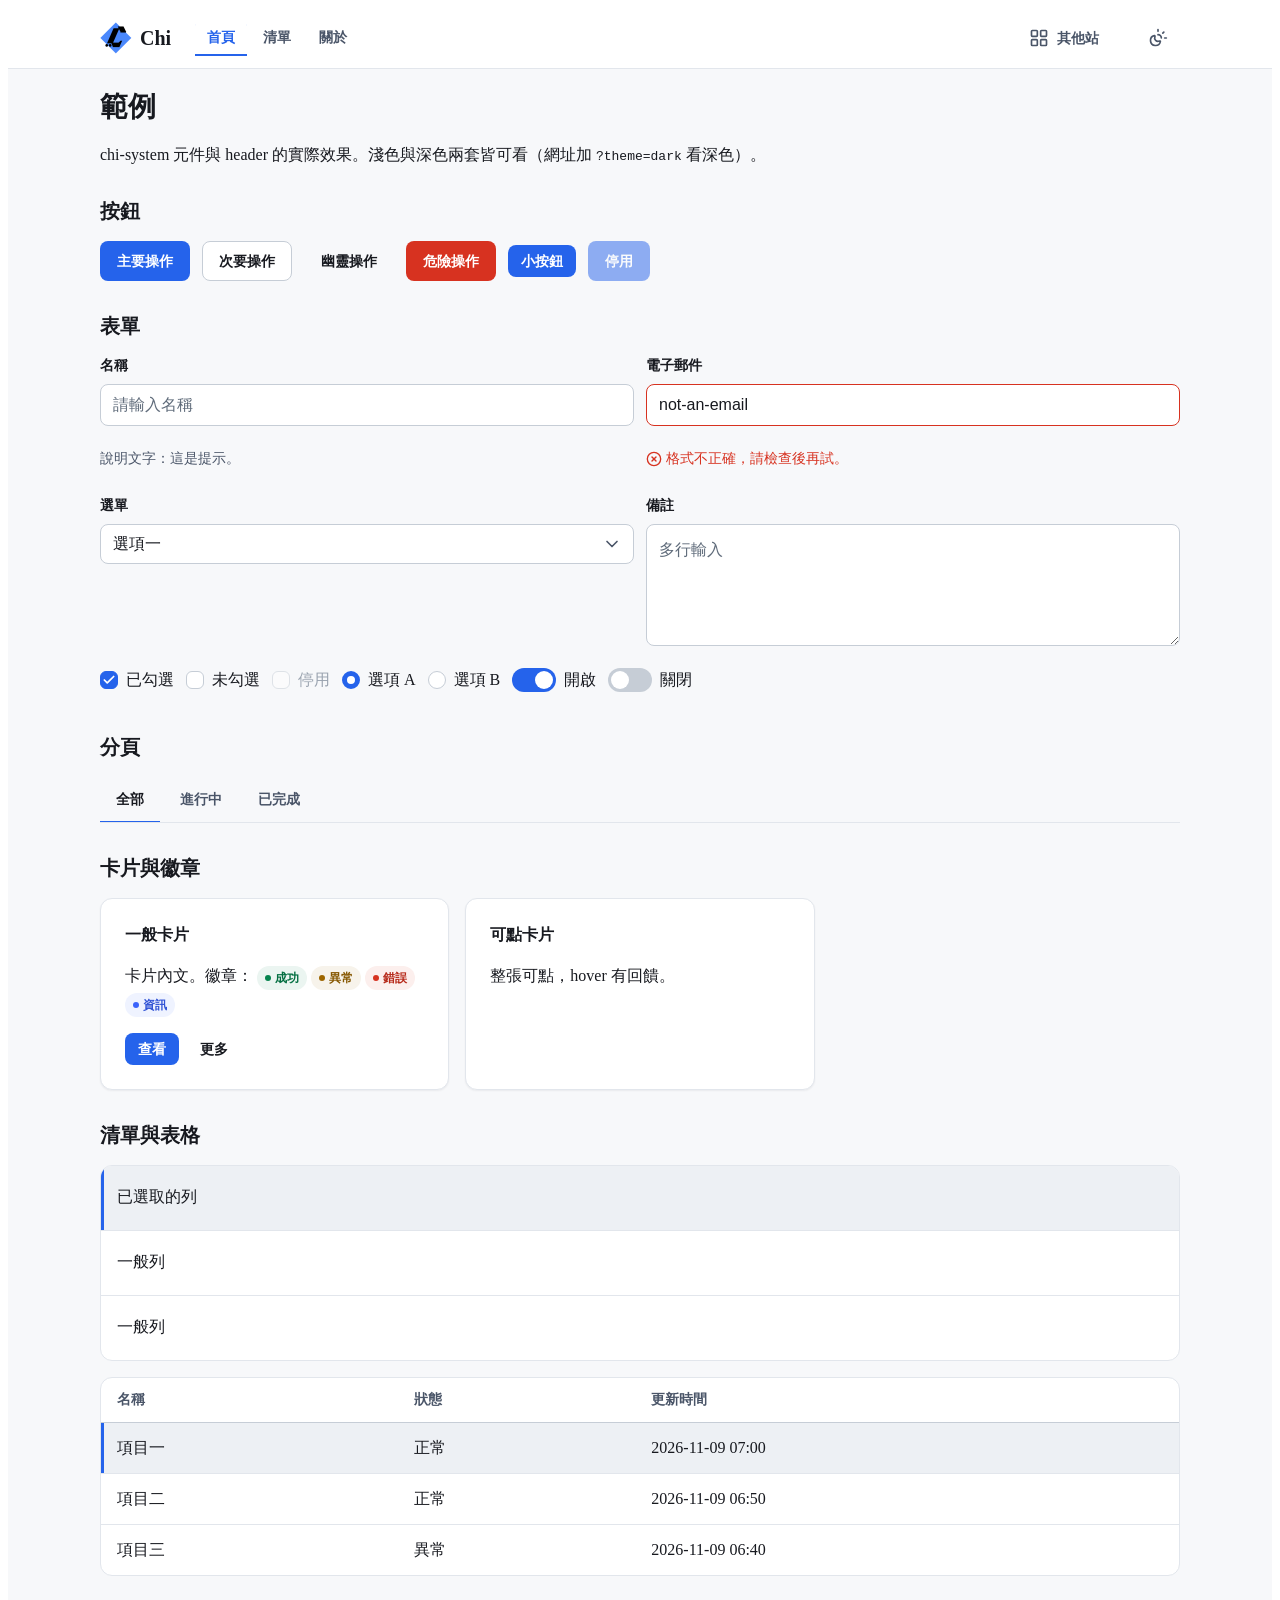
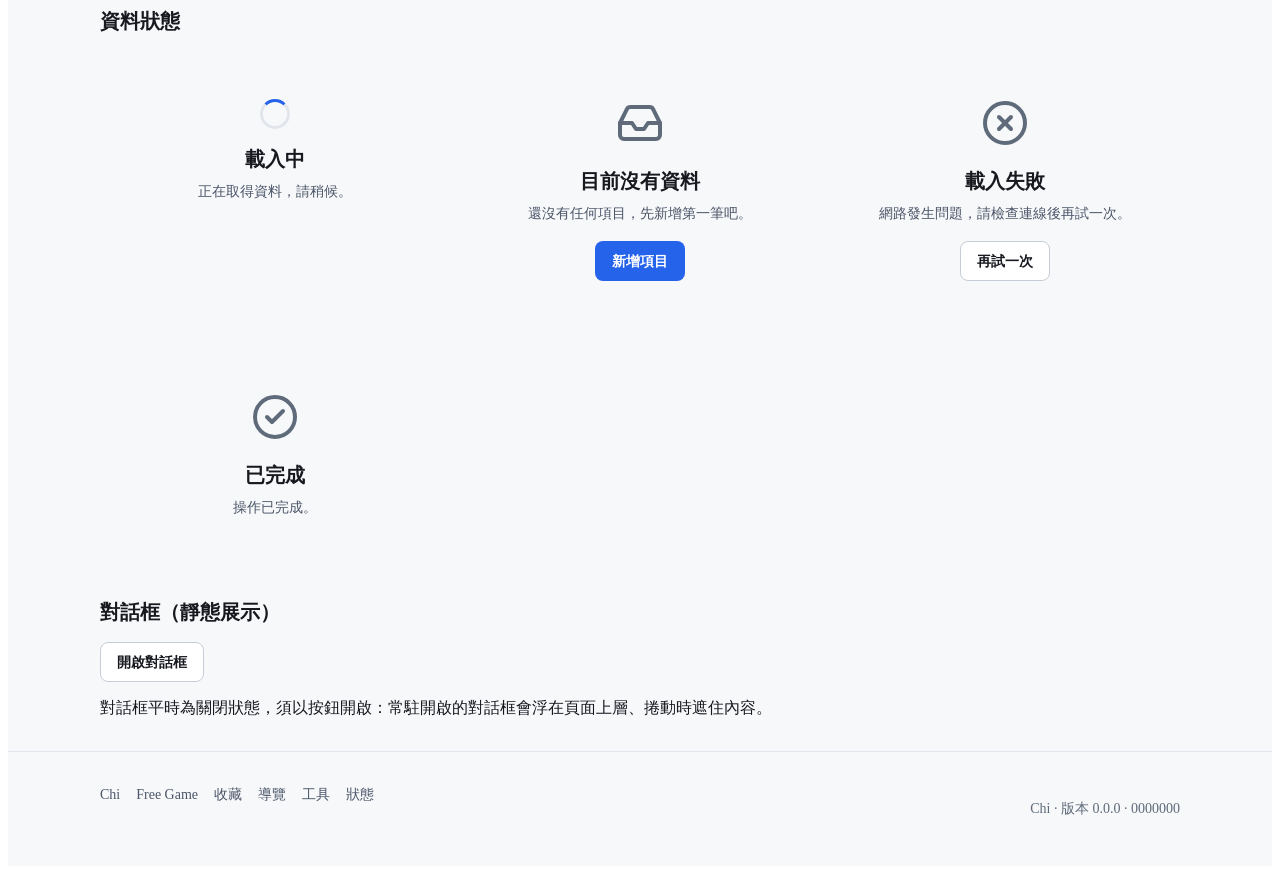
==== commit ba1f9e34: "Fix dialog demo: closed by default with open button (static open dialog floats over content while sc" ====
--- a/example.html
+++ b/example.html
@@ -221,14 +221,16 @@
 
         <section class="demo-section">
           <h2>對話框（靜態展示）</h2>
-          <dialog class="chi-dialog" open>
+          <p><button class="chi-btn chi-btn--secondary" type="button" data-open-dialog="example-dialog">開啟對話框</button></p>
+          <dialog class="chi-dialog" id="example-dialog">
             <h3 class="chi-dialog__title">確認刪除</h3>
             <p class="chi-dialog__body">確定要刪除這個項目嗎？這個操作無法復原。</p>
             <div class="chi-dialog__actions">
-              <button class="chi-btn chi-btn--ghost" type="button">取消</button>
-              <button class="chi-btn chi-btn--danger" type="button">刪除</button>
+              <button class="chi-btn chi-btn--ghost" type="button" data-close-dialog>取消</button>
+              <button class="chi-btn chi-btn--danger" type="button" data-close-dialog>刪除</button>
             </div>
           </dialog>
+          <p>對話框平時為關閉狀態，須以按鈕開啟：常駐開啟的對話框會浮在頁面上層、捲動時遮住內容。</p>
         </section>
       </div>
     </main>
@@ -247,5 +249,23 @@
       </div>
     </footer>
   </div>
+
+  <!-- 本頁專用的演示 script：對話框開關。 -->
+  <script>
+    (function () {
+      document.querySelectorAll('[data-open-dialog]').forEach(function (btn) {
+        btn.addEventListener('click', function () {
+          var dlg = document.getElementById(btn.getAttribute('data-open-dialog'));
+          if (dlg && dlg.showModal) dlg.showModal();
+        });
+      });
+      document.querySelectorAll('[data-close-dialog]').forEach(function (btn) {
+        btn.addEventListener('click', function () {
+          var dlg = btn.closest('dialog');
+          if (dlg) dlg.close();
+        });
+      });
+    })();
+  </script>
 </body>
 </html>
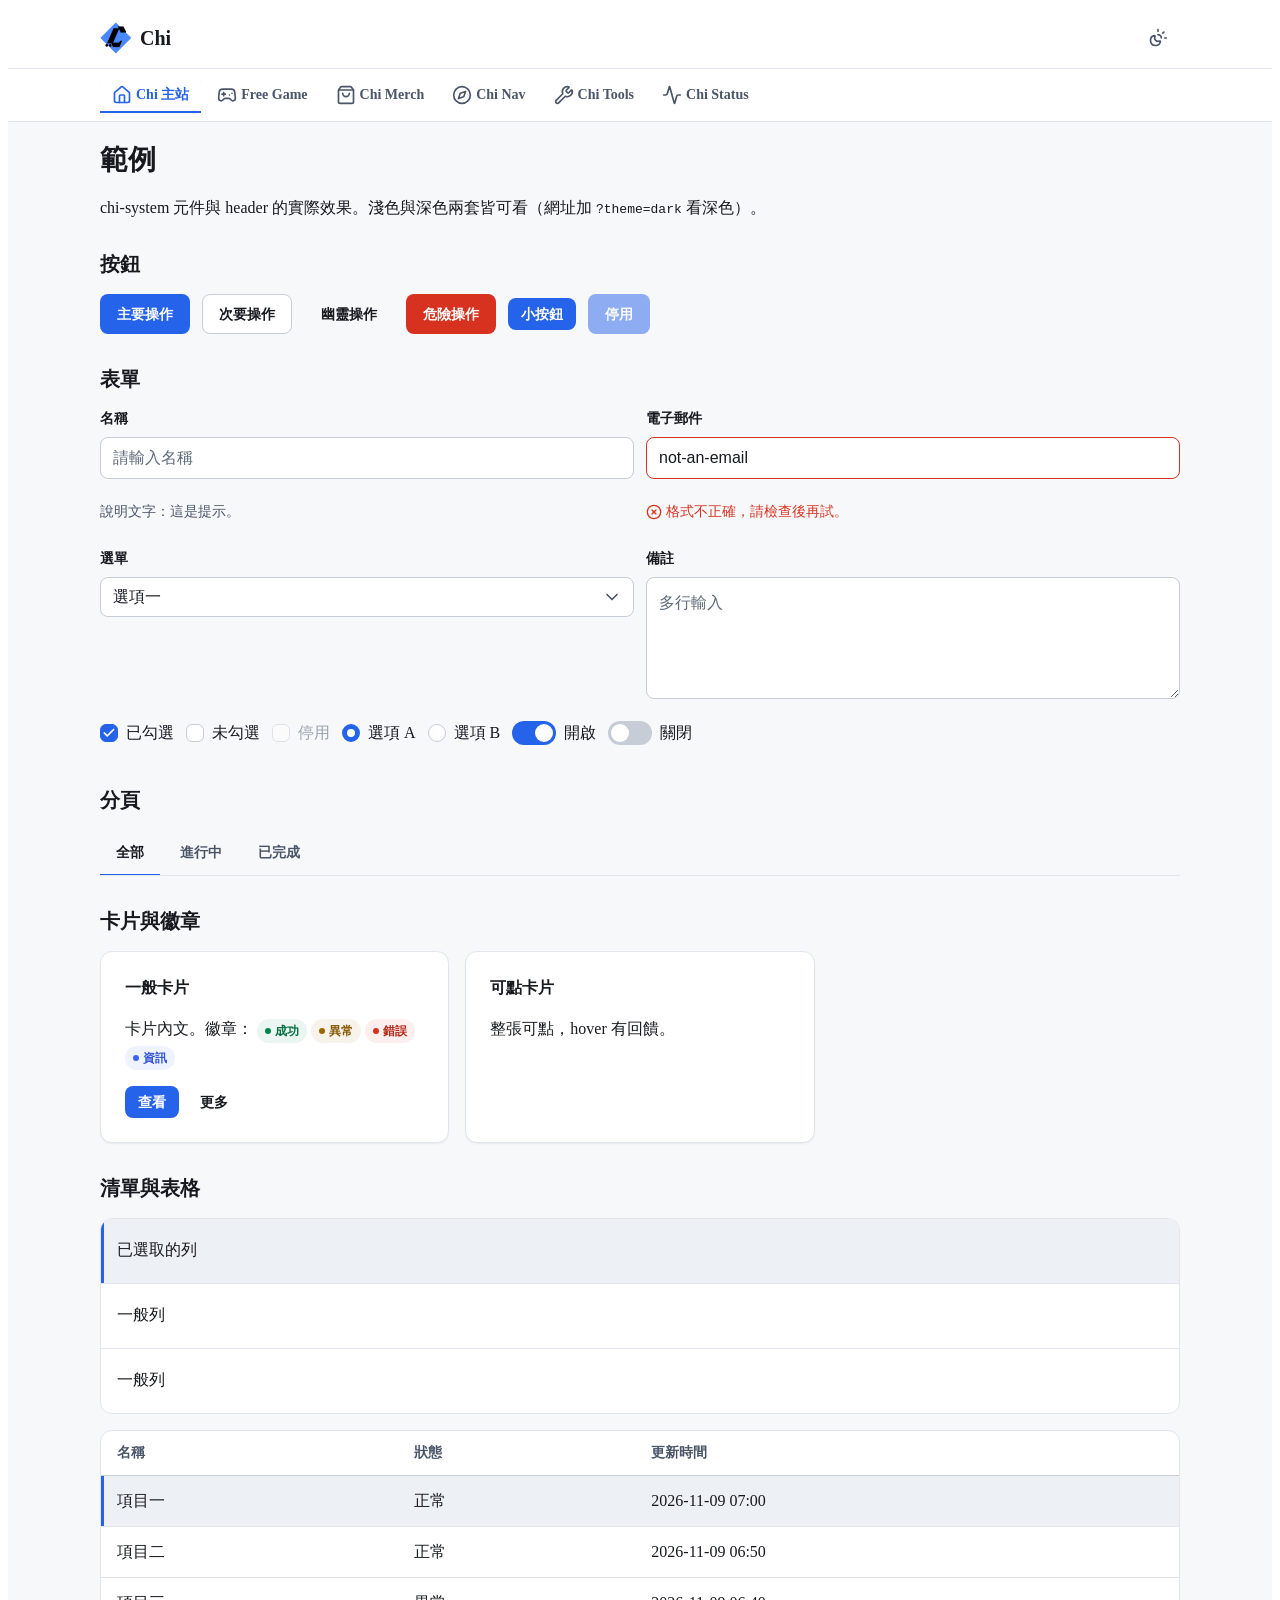
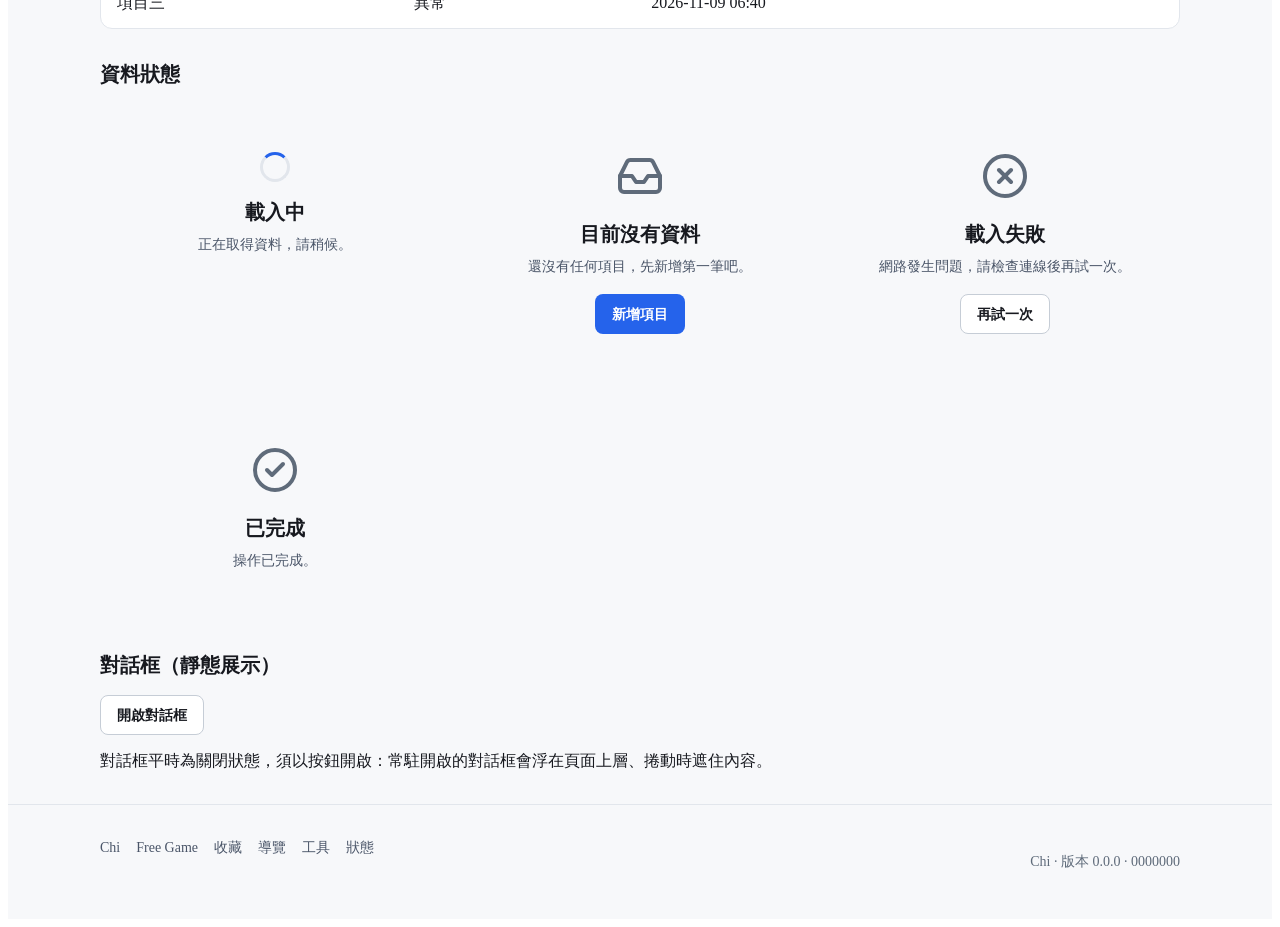
==== commit f205b119: "SYSTEM.md v1.21 / DESIGN.md v2.15：header 導覽移至副導覽列 - header 只放品牌＋主題＋本站操作；本站／跨站導覽移至 header 下方副導覽列 - ge" ====
--- a/example.html
+++ b/example.html
@@ -32,54 +32,34 @@
 <body>
   <div class="chi-page">
     <header class="chi-header">
-      <div class="chi-header__inner">
+            <div class="chi-header__inner">
+        <!-- 1. Logo + 站名，點擊回該站首頁 -->
         <a class="chi-header__brand" href="/">
           <img class="chi-header__logo chi-header__logo--light" src="./logo/chi-b.png" alt="Chi" width="32" height="32">
           <img class="chi-header__logo chi-header__logo--dark" src="./logo/chi-w.png" alt="Chi" width="32" height="32">
           <span>Chi</span>
         </a>
-        <nav class="chi-header__nav" aria-label="本站導覽">
-          <a class="chi-nav-link" href="/" aria-current="page">首頁</a>
-          <a class="chi-nav-link" href="/list">清單</a>
-          <a class="chi-nav-link" href="/about">關於</a>
-        </nav>
-        <details class="chi-header__sites">
-          <summary class="chi-sites__button" aria-label="其他 Chi 網站">
-            <svg class="chi-icon" aria-hidden="true"><use href="./icons.svg#layout-grid"></use></svg>
-            <span>其他站</span>
-          </summary>
-          <div class="chi-sites__panel">
-            <a class="chi-sites__item" href="https://chi.qzz.io" aria-current="page">
-              <svg class="chi-icon" aria-hidden="true"><use href="./icons.svg#house"></use></svg>
-              <span><span class="chi-sites__name">Chi</span><br><span class="chi-sites__desc">個人站</span></span>
-            </a>
-            <a class="chi-sites__item" href="https://fg.chi.qzz.io">
-              <svg class="chi-icon" aria-hidden="true"><use href="./icons.svg#gamepad-2"></use></svg>
-              <span><span class="chi-sites__name">Free Game</span><br><span class="chi-sites__desc">免費遊戲資訊</span></span>
-            </a>
-            <a class="chi-sites__item" href="https://merch.chi.qzz.io">
-              <svg class="chi-icon" aria-hidden="true"><use href="./icons.svg#shopping-bag"></use></svg>
-              <span><span class="chi-sites__name">收藏</span><br><span class="chi-sites__desc">模型與收藏紀錄</span></span>
-            </a>
-            <a class="chi-sites__item" href="https://nav.chi.qzz.io">
-              <svg class="chi-icon" aria-hidden="true"><use href="./icons.svg#compass"></use></svg>
-              <span><span class="chi-sites__name">導覽</span><br><span class="chi-sites__desc">常用連結導覽</span></span>
-            </a>
-            <a class="chi-sites__item" href="https://h.chi.qzz.io">
-              <svg class="chi-icon" aria-hidden="true"><use href="./icons.svg#wrench"></use></svg>
-              <span><span class="chi-sites__name">工具</span><br><span class="chi-sites__desc">實用小工具</span></span>
-            </a>
-            <a class="chi-sites__item" href="https://status.chi.qzz.io">
-              <svg class="chi-icon" aria-hidden="true"><use href="./icons.svg#activity"></use></svg>
-              <span><span class="chi-sites__name">狀態</span><br><span class="chi-sites__desc">服務狀態監控</span></span>
-            </a>
-          </div>
-        </details>
+
+        <!-- 2. 主題切換按鈕（三態，見 theme.js） -->
         <button class="chi-header__theme" type="button" data-chi-theme-toggle aria-label="目前色彩模式：跟隨系統，點擊切換">
           <svg class="chi-icon" aria-hidden="true"><use href="./icons.svg#sun-moon"></use></svg>
         </button>
       </div>
     </header>
+
+    <!-- 副導覽列：本站導覽＋跨站導覽（由 sites.json 產生）。沒有導覽的站省略整段。 -->
+    <nav class="chi-subnav" aria-label="網站導覽">
+      <div class="chi-subnav__inner">
+        <div class="chi-subnav__group">
+          <a class="chi-nav-link" data-site-id="chi" href="https://chi.qzz.io/" aria-current="page"><svg class="chi-icon" aria-hidden="true"><use href="./icons.svg#house"></use></svg>Chi 主站</a>
+          <a class="chi-nav-link" data-site-id="fg" href="https://fg.chi.qzz.io/"><svg class="chi-icon" aria-hidden="true"><use href="./icons.svg#gamepad-2"></use></svg>Free Game</a>
+          <a class="chi-nav-link" data-site-id="merch" href="https://merch.chi.qzz.io/"><svg class="chi-icon" aria-hidden="true"><use href="./icons.svg#shopping-bag"></use></svg>Chi Merch</a>
+          <a class="chi-nav-link" data-site-id="nav" href="https://nav.chi.qzz.io/"><svg class="chi-icon" aria-hidden="true"><use href="./icons.svg#compass"></use></svg>Chi Nav</a>
+          <a class="chi-nav-link" data-site-id="h" href="https://h.chi.qzz.io/"><svg class="chi-icon" aria-hidden="true"><use href="./icons.svg#wrench"></use></svg>Chi Tools</a>
+          <a class="chi-nav-link" data-site-id="status" href="https://status.chi.qzz.io/"><svg class="chi-icon" aria-hidden="true"><use href="./icons.svg#activity"></use></svg>Chi Status</a>
+        </div>
+      </div>
+    </nav>
 
     <main class="chi-main">
       <div class="chi-container">
--- a/components.css
+++ b/components.css
@@ -130,6 +130,24 @@
   filter: brightness(0.85);
 }
 
+/* 按鈕長短文字：手機版顯示短文字，桌面以上顯示完整文字。
+   用法：<span class="chi-btn__full">使用 Chi Auth 登入</span><span class="chi-btn__short">登入</span>。
+   header 固定 60px 不換行，完整文字在手機版會把整列撐出畫面時用（fg 站實證）。 */
+.chi-btn__full {
+  display: none;
+}
+
+/* chi-breakpoint: chi-breakpoint-md */
+@media (min-width: 768px) {
+  .chi-btn__full {
+    display: inline;
+  }
+
+  .chi-btn__short {
+    display: none;
+  }
+}
+
 /* disabled：降明度並移除互動提示（DESIGN.md 7.7） */
 .chi-btn:disabled {
   opacity: 0.5;
--- a/navigation.css
+++ b/navigation.css
@@ -1,8 +1,10 @@
-/* chi-system navigation.css — header、跨站導覽與頁尾（SYSTEM.md 第 8 節、第 15 節第 6 步）
+/* chi-system navigation.css — header、副導覽列與頁尾（SYSTEM.md 第 8 節、第 15 節第 6 步）
  *
- * Header 固定四段、順序一致（SYSTEM.md 第 8 節）：1. Logo + 站名、2. 本站主要導覽、
- * 3. 跨站導覽入口（由 sites.json 產生）、4. 主題切換按鈕。各站不得自製另一種版式。
- * 跨站導覽與頁尾連結一律由 sites.json 產生，各站程式裡不得再出現手寫的站點 URL 清單。
+ * Header 只放三樣、順序一致（SYSTEM.md 第 8 節）：1. Logo + 站名、2. 主題切換按鈕、
+ * 3. 本站操作（例如登入；沒有就不放）。導覽不進 header：本站導覽與跨站導覽放在
+ * header 下方獨立一列（.chi-subnav），手機版橫向捲動；沒有導覽的站直接省略副導覽列整段。
+ * 各站不得自製另一種版式。跨站導覽與頁尾連結一律由 sites.json 產生，各站程式裡
+ * 不得再出現手寫的站點 URL 清單。
  * 斷點依第 4 節：@media 寫字面 px 值，緊鄰上一行寫固定格式註解，不得用 CSS 變數。
  */
 
@@ -90,30 +92,11 @@
   display: none;
 }
 
-/* 2. 本站主要導覽 */
-/* 本站導覽：手機版橫向捲動，header、導覽與主要操作保持可用，不得整頁水平捲動 */
-.chi-header__nav {
-  display: flex;
+/* 導覽連結（副導覽列本站組與跨站組共用） */
+.chi-nav-link {
+  display: inline-flex;
   align-items: center;
   gap: var(--chi-space-1);
-  min-width: 0;
-  overflow-x: auto;
-  scrollbar-width: none;
-  flex: 1;
-}
-
-/* chi-breakpoint: chi-breakpoint-md */
-@media (min-width: 768px) {
-  .chi-header__nav {
-    flex: none;
-  }
-}
-
-.chi-header__nav::-webkit-scrollbar {
-  display: none;
-}
-
-.chi-nav-link {
   flex: none;
   padding: var(--chi-space-2) var(--chi-space-3);
   border-radius: var(--chi-radius-md);
@@ -141,115 +124,9 @@
   border-radius: var(--chi-radius-md) var(--chi-radius-md) 0 0;
 }
 
-/* 3. 跨站導覽入口：由 sites.json 產生；無 JS 時以 <details> 開合 */
-.chi-header__sites {
+/* 2. 主題切換按鈕（三態，見 theme.js）：margin-left: auto 把主題切換與本站操作推到右側 */
+.chi-header__theme {
   margin-left: auto;
-  position: relative;
-  flex: none;
-}
-
-.chi-sites__button {
-  display: inline-flex;
-  align-items: center;
-  gap: var(--chi-space-2);
-  min-height: var(--chi-size-touch-min);
-  padding: 0 var(--chi-space-3);
-  border: 1px solid transparent;
-  border-radius: var(--chi-radius-md);
-  background: none;
-  color: var(--chi-color-text-secondary);
-  font-family: var(--chi-font-sans);
-  font-size: var(--chi-font-size-label);
-  line-height: var(--chi-line-height-label);
-  font-weight: var(--chi-font-weight-label);
-  cursor: pointer;
-  list-style: none;
-  transition:
-    color var(--chi-duration),
-    background-color var(--chi-duration);
-}
-
-/* 手機版只留圖示，文字隱藏 */
-.chi-sites__button span {
-  display: none;
-}
-
-/* chi-breakpoint: chi-breakpoint-md */
-@media (min-width: 768px) {
-  .chi-sites__button span {
-    display: inline;
-  }
-}
-
-.chi-sites__button::-webkit-details-marker {
-  display: none;
-}
-
-.chi-sites__button:hover {
-  color: var(--chi-color-text-primary);
-  background-color: var(--chi-color-surface-sunken);
-}
-
-.chi-sites__panel {
-  position: absolute;
-  right: 0;
-  top: calc(100% + 8px);
-  width: min(300px, calc(100vw - 32px));
-  padding: var(--chi-space-2);
-  border: 1px solid var(--chi-color-border-subtle);
-  border-radius: var(--chi-radius-lg);
-  background-color: var(--chi-color-surface-raised);
-  box-shadow: var(--chi-shadow-raised);
-}
-
-.chi-sites__item {
-  display: flex;
-  align-items: center;
-  gap: var(--chi-space-3);
-  padding: var(--chi-space-2) var(--chi-space-3);
-  border-radius: var(--chi-radius-md);
-  color: var(--chi-color-text-secondary);
-  text-decoration: none;
-  transition: background-color var(--chi-duration);
-}
-
-.chi-sites__item:hover {
-  background-color: var(--chi-color-surface-sunken);
-  color: var(--chi-color-text-primary);
-}
-
-.chi-sites__item .chi-icon {
-  color: var(--chi-color-text-muted);
-}
-
-.chi-sites__name {
-  font-size: var(--chi-font-size-label);
-  line-height: var(--chi-line-height-label);
-  font-weight: var(--chi-font-weight-label);
-  color: var(--chi-color-text-primary);
-}
-
-.chi-sites__desc {
-  font-size: var(--chi-font-size-caption);
-  line-height: var(--chi-line-height-caption);
-  color: var(--chi-color-text-muted);
-  white-space: nowrap;
-  overflow: hidden;
-  text-overflow: ellipsis;
-}
-
-/* 目前所在站：accent 左標記加字重，不只靠顏色 */
-.chi-sites__item[aria-current="page"] {
-  box-shadow: inset 3px 0 0 var(--chi-color-accent);
-}
-
-.chi-sites__item[aria-current="page"] .chi-sites__name {
-  font-weight: 700;
-  color: var(--chi-color-accent);
-}
-
-/* 4. 主題切換按鈕（三態，見 theme.js） */
-.chi-header__theme {
   flex: none;
   display: inline-flex;
   align-items: center;
@@ -271,6 +148,50 @@
   background-color: var(--chi-color-surface-sunken);
 }
 
+/* ---------- 副導覽列 ---------- */
+/* header 下方獨立一列：本站導覽＋跨站導覽（跨站組由 sites.json 產生，圖示＋站名）。
+   手機版橫向捲動，不得整頁水平捲動；沒有導覽的站直接省略副導覽列整段。 */
+.chi-subnav {
+  background-color: var(--chi-color-surface);
+  border-bottom: 1px solid var(--chi-color-border-subtle);
+}
+
+.chi-subnav__inner {
+  max-width: var(--chi-layout-content-max);
+  margin: 0 auto;
+  padding: var(--chi-space-2) var(--chi-space-4);
+  display: flex;
+  align-items: center;
+  gap: var(--chi-space-4);
+  overflow-x: auto;
+  scrollbar-width: none;
+}
+
+/* chi-breakpoint: chi-breakpoint-md */
+@media (min-width: 768px) {
+  .chi-subnav__inner {
+    padding: var(--chi-space-2) var(--chi-space-5);
+  }
+}
+
+.chi-subnav__inner::-webkit-scrollbar {
+  display: none;
+}
+
+.chi-subnav__group {
+  display: flex;
+  align-items: center;
+  gap: var(--chi-space-1);
+  flex: none;
+}
+
+.chi-subnav__divider {
+  flex: none;
+  align-self: stretch;
+  width: 1px;
+  background-color: var(--chi-color-border-subtle);
+}
+
 /* ---------- 頁尾 ---------- */
 
 .chi-footer {
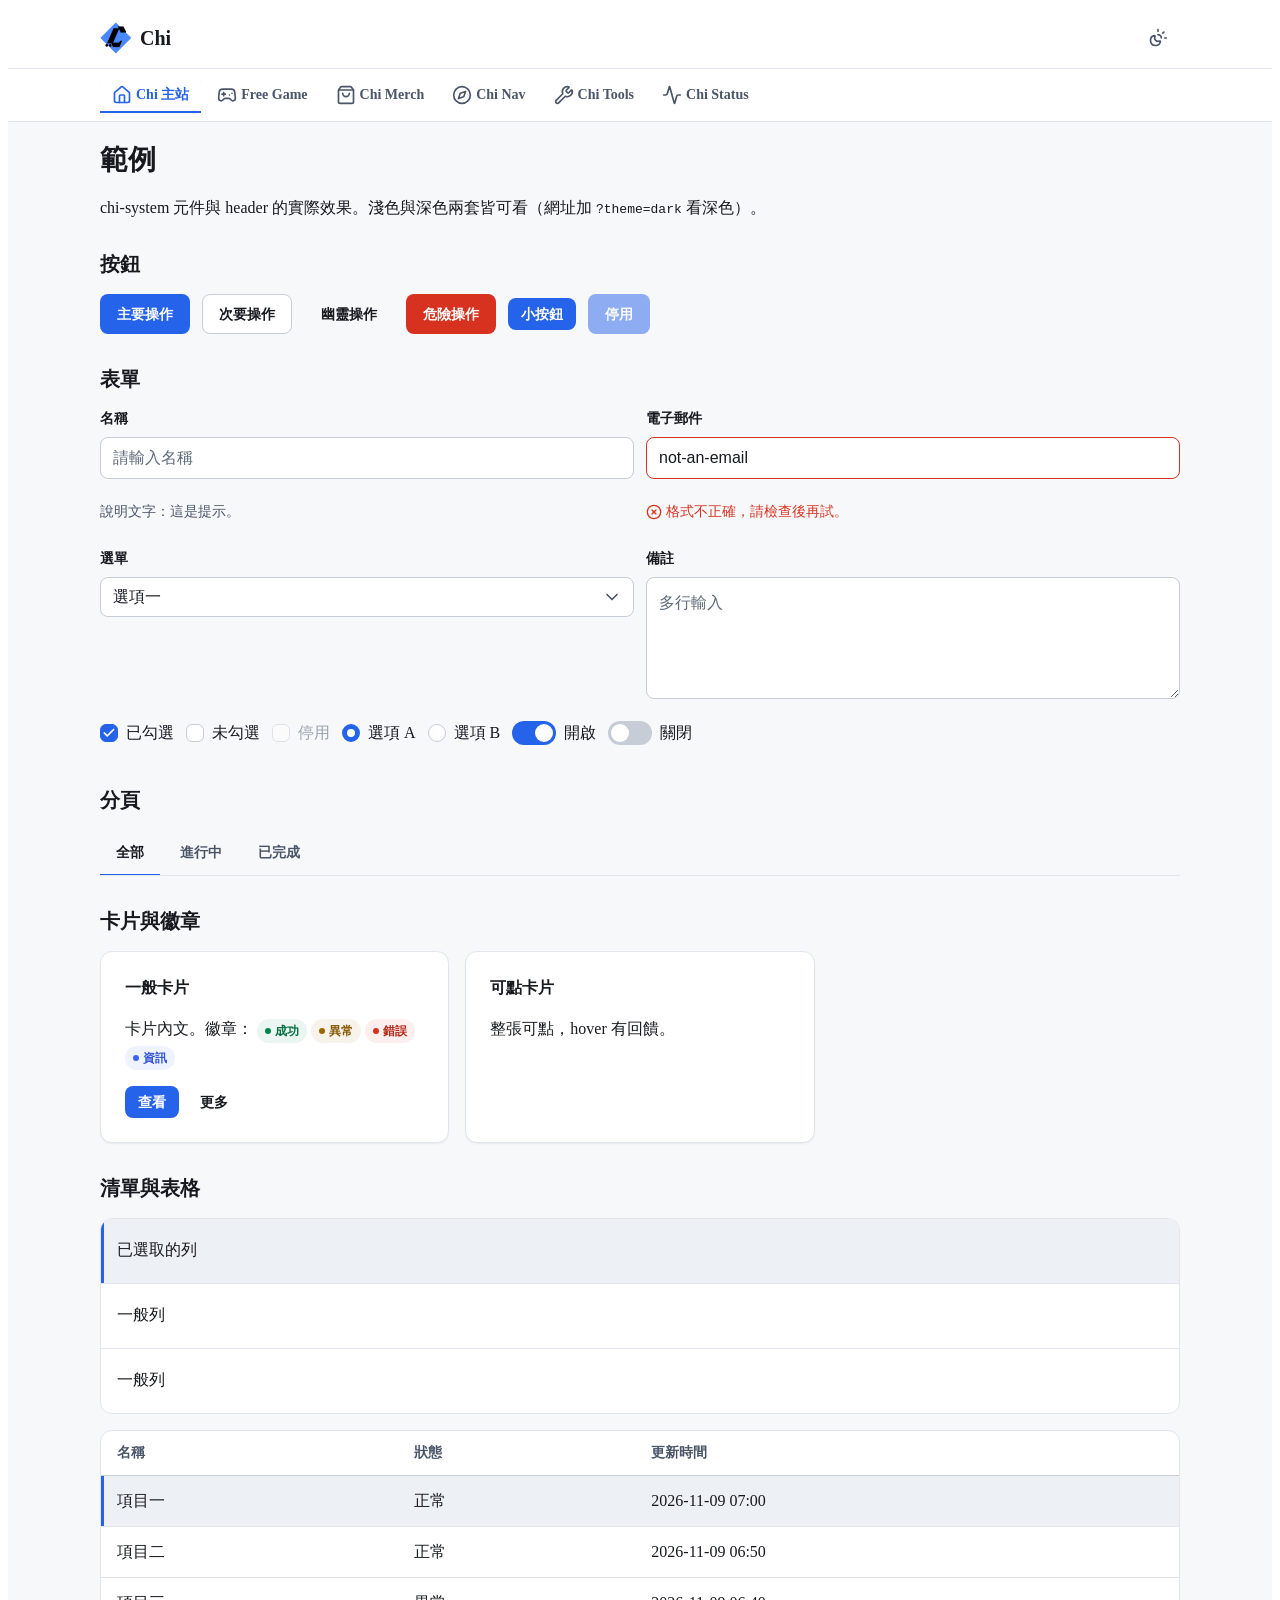
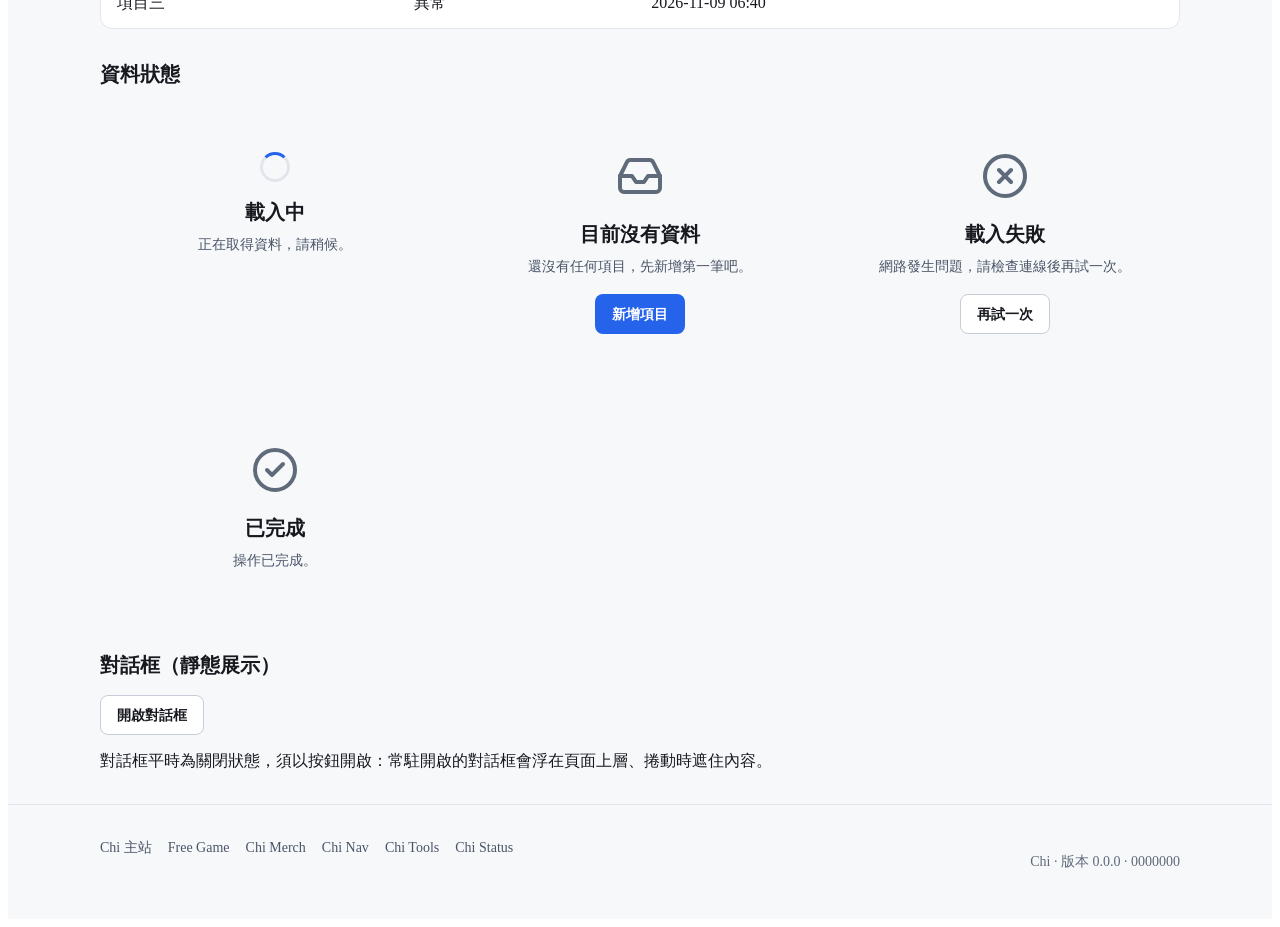
==== commit 2ed521e4: "SYSTEM.md v1.22 / DESIGN.md v2.16：新增側邊欄版式 - SYSTEM.md 升 v1.22（第二十三輪）、DESIGN.md 升 v2.16：新增側邊欄版式（第 8 節" ====
--- a/example.html
+++ b/example.html
@@ -218,12 +218,12 @@
     <footer class="chi-footer">
       <div class="chi-footer__inner">
         <ul class="chi-footer__sites">
-          <li><a href="https://chi.qzz.io">Chi</a></li>
-          <li><a href="https://fg.chi.qzz.io">Free Game</a></li>
-          <li><a href="https://merch.chi.qzz.io">收藏</a></li>
-          <li><a href="https://nav.chi.qzz.io">導覽</a></li>
-          <li><a href="https://h.chi.qzz.io">工具</a></li>
-          <li><a href="https://status.chi.qzz.io">狀態</a></li>
+          <li><a data-site-id="chi" href="https://chi.qzz.io/">Chi 主站</a></li>
+          <li><a data-site-id="fg" href="https://fg.chi.qzz.io/">Free Game</a></li>
+          <li><a data-site-id="merch" href="https://merch.chi.qzz.io/">Chi Merch</a></li>
+          <li><a data-site-id="nav" href="https://nav.chi.qzz.io/">Chi Nav</a></li>
+          <li><a data-site-id="h" href="https://h.chi.qzz.io/">Chi Tools</a></li>
+          <li><a data-site-id="status" href="https://status.chi.qzz.io/">Chi Status</a></li>
         </ul>
         <p class="chi-footer__meta">Chi · 版本 0.0.0 · 0000000</p>
       </div>
--- a/tokens.css
+++ b/tokens.css
@@ -135,6 +135,8 @@
   /* 版面（與寬度相關但非媒體查詢條件者，仍為一般 token，第 4 節） */
   --chi-layout-header-height: 60px;
   --chi-layout-content-max: 1080px;
+  --chi-layout-sidebar-width: 248px;
+  --chi-layout-sidebar-collapsed-width: 76px;
 
   /* 元件尺寸：舒適模式；觸控目標下限 44px，緊湊只縮間距與列高、不縮觸控目標 */
   --chi-size-control: 40px;
